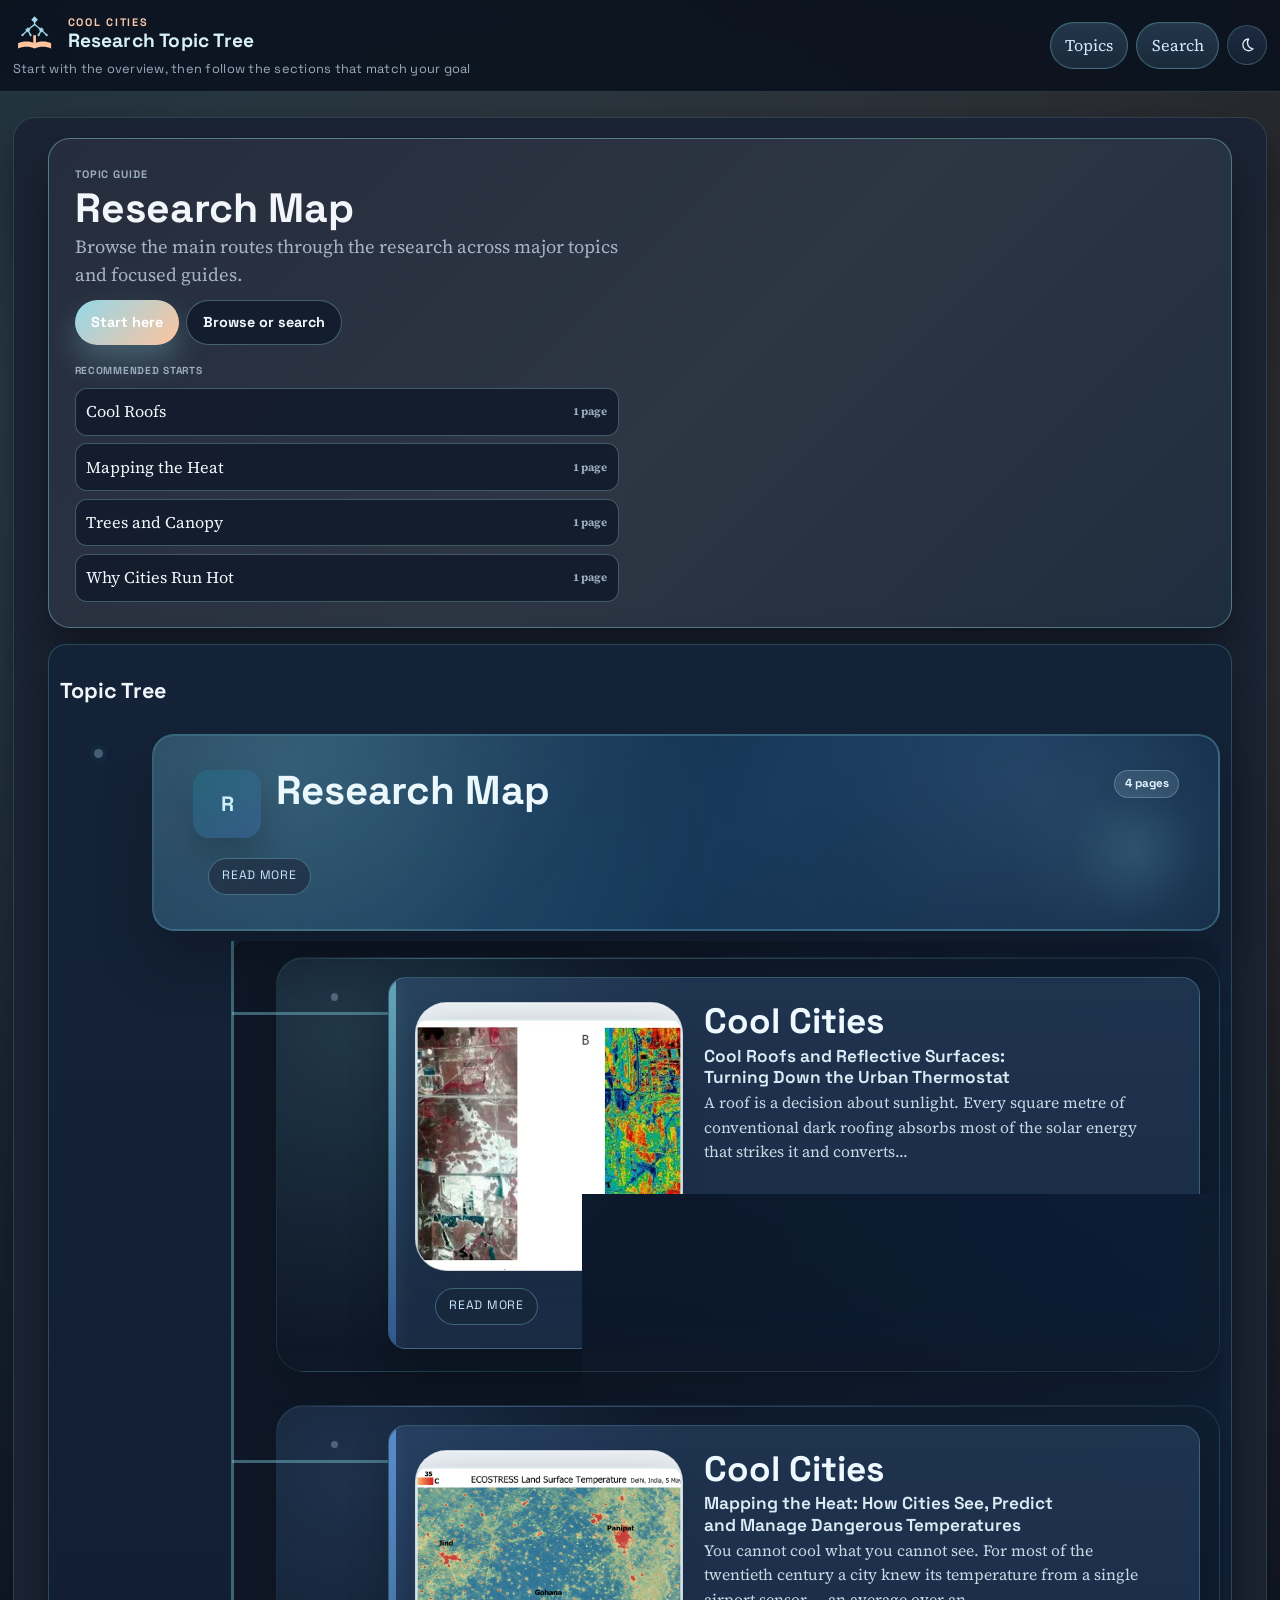
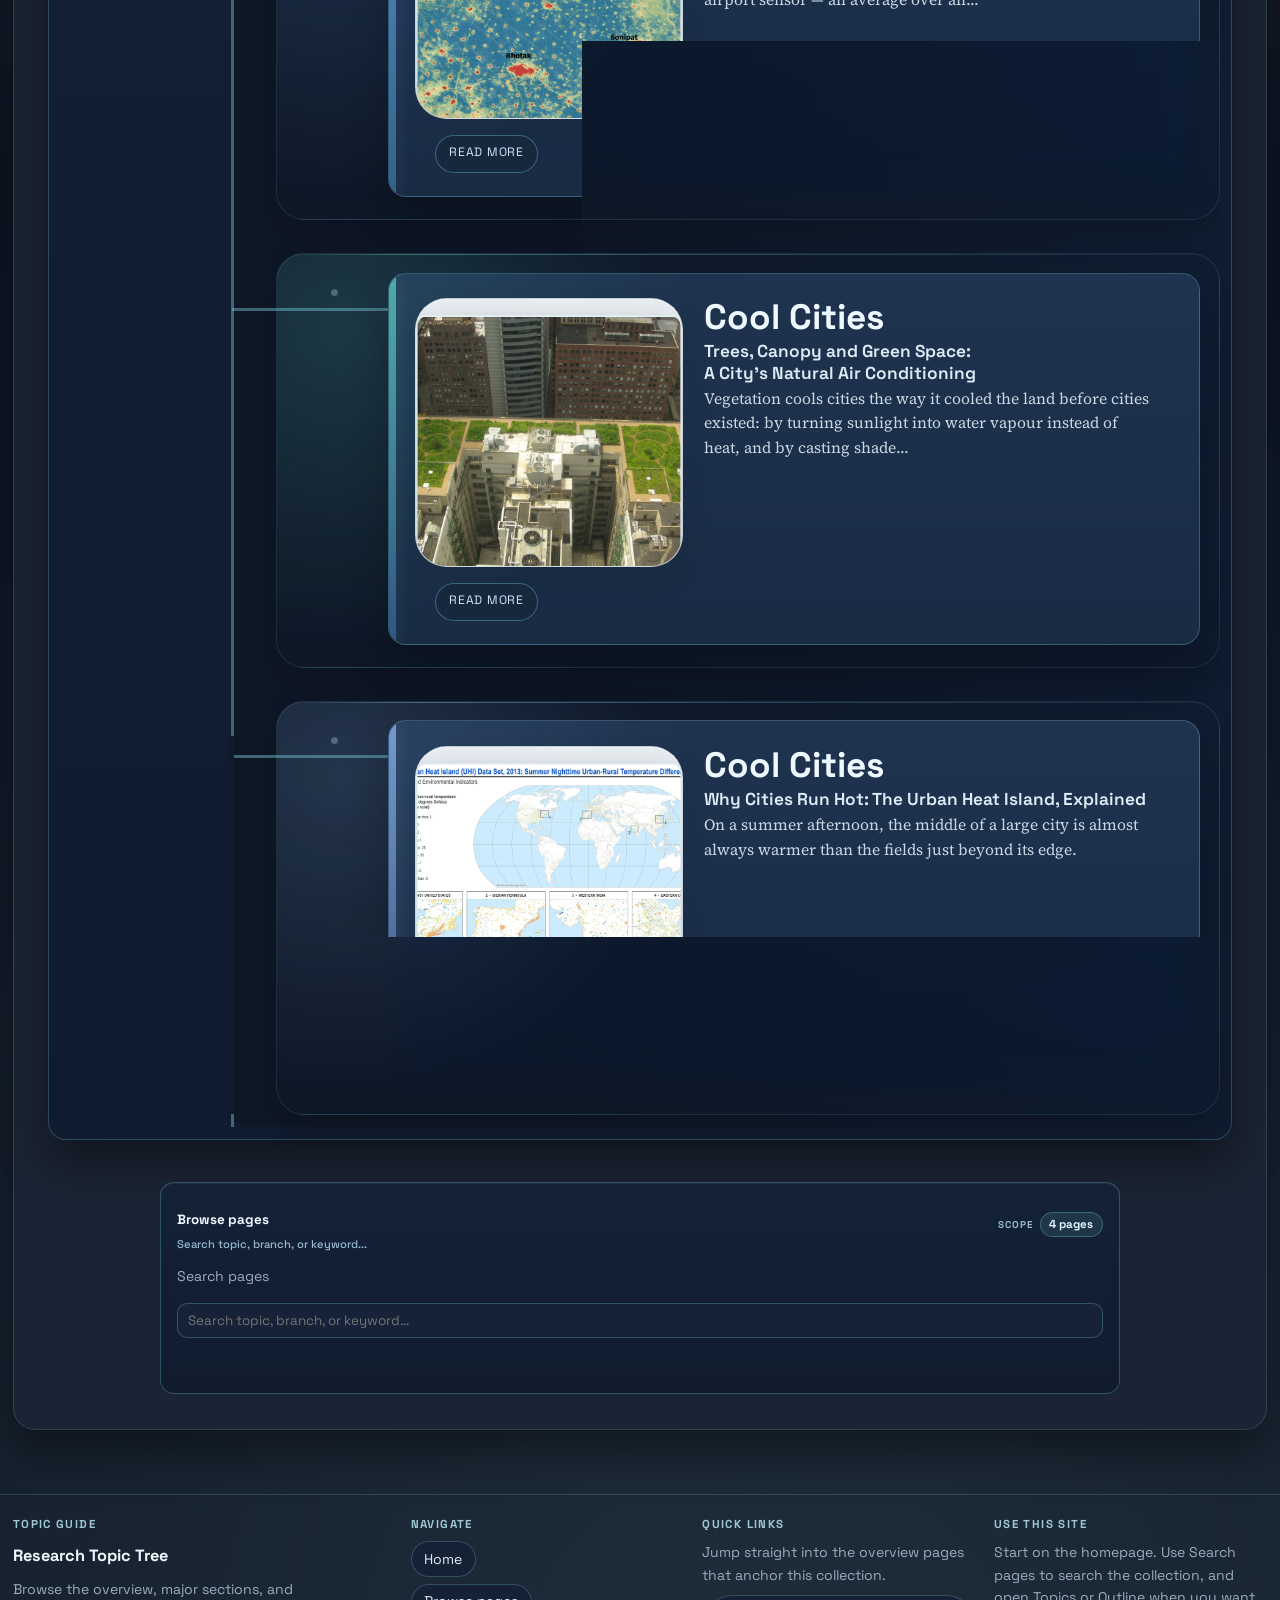
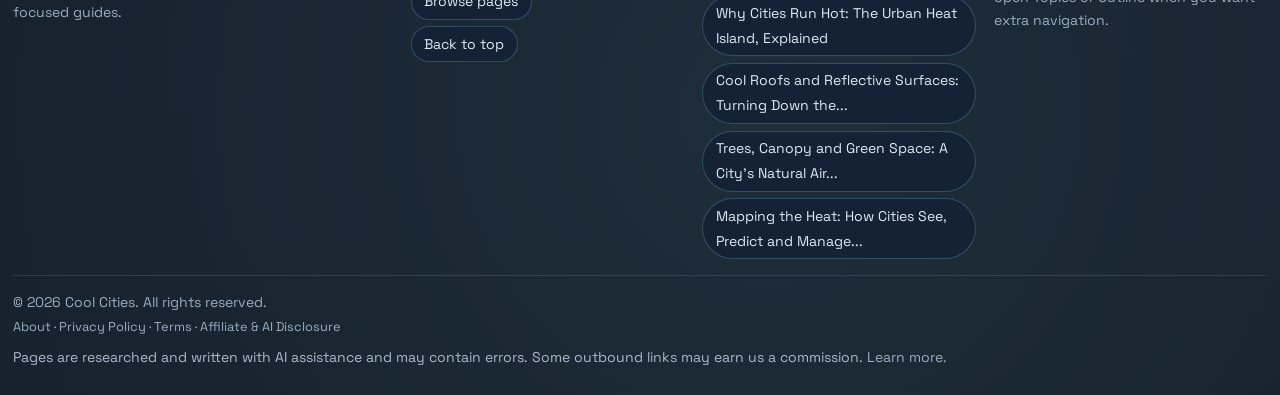
==== index.html @ 8f178a03 "Cool Cities — urban heat mitigation test site (Phoenix C2, workflow _WORKFLOW_2026-10-27_233000)" ====
<!DOCTYPE html>
<html lang="en" dir="ltr" data-theme="light" data-visual-profile="editorial" data-layout-archetype="magazine" data-visual-motif="horizon" data-visual-palette="forge-slate" data-ui-priority="home-first" data-home-layout-mode="vertical" data-auto-home-layout-mode="catalog" data-hierarchy-viz-mode="tree-diagram" data-appearance-enabled="true" data-appearance-default-open="false" data-appearance-toast-ms="5000" data-appearance-text-default="standard" data-appearance-width-default="standard" data-appearance-color-default="dark" data-mobile-layout="article-first" data-mobile-sidebar="collapsible" data-mobile-sidebar-default="closed" data-endnotes-mode="collapsed" data-endnotes-collapse-threshold="4" data-endnotes-initial-visible="3" data-endnotes-show-accessed="false">
  <head>
  <meta charset="utf-8">
  <meta name="viewport" content="width=device-width, initial-scale=1">
  <meta name="color-scheme" content="light dark">
  <meta name="referrer" content="strict-origin-when-cross-origin">
  

  
  <title>Cool Cities | Research Topic Tree</title>
  <!-- Begin Jekyll SEO tag v2.8.0 -->
<meta name="generator" content="Jekyll v4.4.1" />
<meta property="og:title" content="Research Topic Tree" />
<meta property="og:locale" content="en" />
<meta name="description" content="Practical guides organized for fast browsing and comparison." />
<meta property="og:description" content="Practical guides organized for fast browsing and comparison." />
<link rel="canonical" href="/" />
<meta property="og:url" content="/" />
<meta property="og:site_name" content="Research Topic Tree" />
<meta property="og:image" content="/assets/images/Cool_roofs_reflect_2b8e51-photo1-social-f9b2339472.jpg" />
<meta property="og:type" content="website" />
<meta name="twitter:card" content="summary_large_image" />
<meta property="twitter:image" content="/assets/images/Cool_roofs_reflect_2b8e51-photo1-social-f9b2339472.jpg" />
<meta property="twitter:title" content="Research Topic Tree" />
<meta name="google-site-verification" content="" />
<script type="application/ld+json">
{"@context":"https://schema.org","@type":"WebSite","dateModified":"2026-10-28T00:27:55+00:00","description":"Practical guides organized for fast browsing and comparison.","headline":"Research Topic Tree","image":"/assets/images/Cool_roofs_reflect_2b8e51-photo1-social-f9b2339472.jpg","name":"Research Topic Tree","url":"/"}</script>
<!-- End Jekyll SEO tag -->

  
  
  
  <meta property="og:image:width" content="1200">
  <meta property="og:image:height" content="630">
  <meta property="og:image:alt" content="Research Topic Tree">
  <meta name="twitter:image:alt" content="Research Topic Tree">
  
  <script>
    (function () {
      var root = document.documentElement;
      if (!root) {
        return;
      }

      var mode = String(root.getAttribute("data-appearance-color-default") || "automatic").trim().toLowerCase();
      if (mode !== "automatic" && mode !== "light" && mode !== "dark") {
        mode = "automatic";
      }

      try {
        var storedMode = window.localStorage.getItem("phoenix-color-mode");
        if (!storedMode) {
          var legacyTheme = window.localStorage.getItem("phoenix-theme");
          if (legacyTheme === "light" || legacyTheme === "dark") {
            storedMode = legacyTheme;
          }
        }
        if (storedMode) {
          var normalizedStoredMode = String(storedMode).trim().toLowerCase();
          if (normalizedStoredMode === "automatic" || normalizedStoredMode === "light" || normalizedStoredMode === "dark") {
            mode = normalizedStoredMode;
          }
        }
      } catch (err) {
        // Ignore storage read failures.
      }

      var prefersDark = false;
      try {
        prefersDark = Boolean(window.matchMedia && window.matchMedia("(prefers-color-scheme: dark)").matches);
      } catch (err) {
        // Ignore matchMedia failures.
      }

      var resolvedTheme = mode === "automatic" ? (prefersDark ? "dark" : "light") : mode;
      root.setAttribute("data-color-mode", mode);
      root.setAttribute("data-theme", resolvedTheme === "dark" ? "dark" : "light");
    })();
  </script>

  <link rel="icon" type="image/svg+xml" href="/favicon.svg">
  <link rel="alternate icon" href="/favicon.svg">
  
  <link rel="alternate" type="application/atom+xml" title="Research Topic Tree" href="/feed.xml">
  
  <link rel="preconnect" href="https://fonts.googleapis.com">
  <link rel="preconnect" href="https://fonts.gstatic.com" crossorigin>
  <link href="https://fonts.googleapis.com/css2?family=Space+Grotesk:wght@400;500;700&family=Source+Serif+4:opsz,wght@8..60,400;8..60,600&display=swap" rel="stylesheet">
  <script src="/assets/js/theme-toggle.js?v=build-1793147275"></script>
  <script src="/assets/js/page-enhancements.js?v=build-1793147275" defer></script>
  
  <script src="/assets/js/page-home.js?v=build-1793147275" defer></script>
  
  
  <script src="/assets/js/page-hierarchy.js?v=build-1793147275" defer></script>
  
  
  
  <link rel="stylesheet" href="/assets/css/main.css?v=build-1793147275">
  

  <script src="/assets/js/consent-embed.js" defer></script>
  <script>
    window.dataLayer = window.dataLayer || [];
    function gtag() {dataLayer.push(arguments);}
    gtag("consent", "default", {
      "ad_storage": "denied",
      "ad_user_data": "denied",
      "ad_personalization": "denied",
      "analytics_storage": "denied",
      "wait_for_update": 500,
      "region": ["AT", "BE", "BG", "HR", "CY", "CZ", "DK", "EE", "FI", "FR", "DE", "GR", "HU", "IE", "IT", "LV", "LT", "LU", "MT", "NL", "PL", "PT", "RO", "SK", "SI", "ES", "SE", "IS", "LI", "NO", "GB", "CH"]
    
    });
  </script>
  <script async src="https://www.googletagmanager.com/gtag/js?id=G-67VRCP5C49"></script>
  <script>
    window.dataLayer = window.dataLayer || [];
    function gtag() {dataLayer.push(arguments);}
    gtag("js", new Date());
    gtag("config", "G-67VRCP5C49");
  </script>
  <script>
    (function () {
      document.addEventListener("click", function (event) {
        var target = event.target;
        var link = target && target.closest ? target.closest("a[href]") : null;
        if (!link) return;
        var href = link.getAttribute("href") || "";
        if (!/^https?:/i.test(href)) return;
        if (window.location && link.hostname === window.location.hostname) return;
        gtag("event", "outbound_click", {
          link_url: href,
          link_domain: link.hostname,
          link_classes: link.className || ""
        });
      });
    })();
  </script>

</head>

  
  
  
  
  
  
  <body id="top" class="profile-editorial layout-magazine motif-horizon page-home" data-site-baseurl="" data-ui-bundle-version="build-1793147275" data-ui-contents="Contents" data-ui-website-contents="All pages" data-ui-search="Search" data-ui-search-panel-title="Search" data-ui-open-search="Open search" data-ui-close-search="Close search" data-ui-search-all-pages="Search all pages" data-ui-search-this-page="Search this page" data-ui-search-site-placeholder="Search title, summary, or page text..." data-ui-search-empty-hint="Type to search every page on this site." data-ui-search-this-page-empty-hint="Type to search this page." data-ui-no-search-results="No pages match this search." data-ui-no-search-this-page-results="No sections on this page match this search." data-ui-search-results-count-template="{count} results" data-ui-search-kind-page-title="Page title" data-ui-search-kind-page-summary="Summary of page" data-ui-search-kind-page-location="Page location" data-ui-search-kind-section-title="Section title" data-ui-search-kind-relevant-snippet="Relevant snippet" data-ui-open-contents="Open contents" data-ui-close-contents="Close contents" data-ui-overview="Overview" data-ui-cluster-focus-path="Cluster focus path" data-ui-active-branch="Active branch" data-ui-preview-branch="Preview branch" data-ui-hover-preview="Hover preview" data-ui-selected-branch="Selected branch" data-ui-pinned-branch="Pinned branch" data-ui-previewing-focus-selected-template="Previewing {focus} while {selected} stays selected." data-ui-vertical-selected-branch-hint="Tap another branch to switch the selection, or open a page from this branch." data-ui-horizontal-pinned-branch-hint="Click another branch to pin it, or hover to preview without leaving this branch." data-ui-vertical-branch-card-hint="Tap a branch card to open its subtopics here." data-ui-horizontal-branch-card-hint="Hover to preview a branch, then click to pin it in place." data-ui-pin-branch="Pin Branch" data-ui-back-to-pinned="Back to Pinned" data-ui-back-to-overview="Back to Overview" data-ui-share-opened="Share dialog opened" data-ui-share-unavailable="Sharing unavailable; link copied" data-ui-social-image-downloaded="Image download started" data-ui-link-copied="Link copied" data-ui-citation-copied="Citation copied" data-ui-copy-failed="Copy failed" data-ui-topic-tree-navigation="Topic tree navigation" data-ui-open-report="Read more" data-ui-expand-section="Expand section" data-ui-collapse-section="Collapse section">
    <a class="skip-link" href="#main-content">Skip to content</a>
    <header class="site-header">
  
  
  
  
  
  
  
  <div class="container header-inner">
    <div class="brand-block">
      <a class="site-title" href="/">
        <span class="brand-lockup">
          <span class="brand-mark" aria-hidden="true">
            <svg viewBox="0 0 128 128" fill="none" xmlns="http://www.w3.org/2000/svg">
              <g stroke="currentColor" stroke-width="4" stroke-linecap="square" stroke-linejoin="miter">
                <path d="M64 20V34"/>
                <path d="M64 34L44 50"/>
                <path d="M64 34L84 50"/>
                <path d="M44 50L28 66"/>
                <path d="M44 50L52 66"/>
                <path d="M84 50L76 66"/>
                <path d="M84 50L100 66"/>
              </g>
              <rect x="60" y="66" width="8" height="24" fill="var(--accent)"/>
              <path d="M64 90C50.8 82.8 27.9 82.8 15 90V105C29.4 98.6 50.3 98.6 64 105C77.7 98.6 98.6 98.6 113 105V90C100.1 82.8 77.2 82.8 64 90Z" fill="var(--accent)"/>
              <rect x="62" y="93" width="4" height="8" fill="currentColor" opacity="0.2"/>
              <path d="M64 10L74 20L64 30L54 20L64 10Z" fill="currentColor"/>
              <path d="M44 42L52 50L44 58L36 50L44 42Z" fill="currentColor" opacity="0.88"/>
              <path d="M84 42L92 50L84 58L76 50L84 42Z" fill="currentColor" opacity="0.88"/>
              <path d="M28 60L33 65L28 70L23 65L28 60Z" fill="currentColor" opacity="0.54"/>
              <path d="M52 60L57 65L52 70L47 65L52 60Z" fill="currentColor" opacity="0.54"/>
              <path d="M76 60L81 65L76 70L71 65L76 60Z" fill="currentColor" opacity="0.54"/>
              <path d="M100 60L105 65L100 70L95 65L100 60Z" fill="currentColor" opacity="0.54"/>
            </svg>
          </span>
          <span class="brand-copy">
            <span class="brand-name">Cool Cities</span>
            <span class="site-title-full">Research Topic Tree</span>
            <span class="site-title-short">Research Topic Tree</span>
          </span>
        </span>
      </a>
      <p class="site-tagline">Start with the overview, then follow the sections that match your goal</p>
    </div>
    <nav class="site-nav" aria-label="Primary">
      
      
      
      
      <details class="topics-menu">
        <summary class="nav-pill nav-pill-button">Topics</summary>
        <div class="topics-menu-panel">
          <div class="topics-menu-list">
            








<nav class="sidebar-nav" aria-label="Topic tree navigation" data-sidebar-nav>

  <ul class="sidebar-list" data-sidebar-level="1">
    
    
    
    
    
    
    
    
    
    <li class="sidebar-item" data-sidebar-level="1">
      
      <a class="sidebar-link" href="/why-cities-run-hot/" title="Why Cities Run Hot: The Urban Heat Island, Explained" aria-label="Read more: Why Cities Run Hot: The Urban Heat Island, Explained" data-sidebar-search="cool cities why cities run hot: the urban heat island, explained">Cool Cities</a>
      
    </li>
    
    
    
    
    
    
    
    
    <li class="sidebar-item" data-sidebar-level="1">
      
      <a class="sidebar-link" href="/cool-roofs-and-reflective-surfaces/" title="Cool Roofs and Reflective Surfaces: Turning Down the Urban Thermostat" aria-label="Read more: Cool Roofs and Reflective Surfaces: Turning Down the Urban Thermostat" data-sidebar-search="cool cities cool roofs and reflective surfaces: turning down the urban thermostat">Cool Cities</a>
      
    </li>
    
    
    
    
    
    
    
    
    <li class="sidebar-item" data-sidebar-level="1">
      
      <a class="sidebar-link" href="/trees-and-canopy/" title="Trees, Canopy and Green Space: A City&#39;s Natural Air Conditioning" aria-label="Read more: Trees, Canopy and Green Space: A City&#39;s Natural Air Conditioning" data-sidebar-search="cool cities trees, canopy and green space: a city's natural air conditioning">Cool Cities</a>
      
    </li>
    
    
    
    
    
    
    
    
    <li class="sidebar-item" data-sidebar-level="1">
      
      <a class="sidebar-link" href="/mapping-the-heat/" title="Mapping the Heat: How Cities See, Predict and Manage Dangerous Temperatures" aria-label="Read more: Mapping the Heat: How Cities See, Predict and Manage Dangerous Temperatures" data-sidebar-search="cool cities mapping the heat: how cities see, predict and manage dangerous temperatures">Cool Cities</a>
      
    </li>
    
  </ul>

</nav>




            <div class="sidebar-tree-actions">
              <button class="sidebar-tree-btn" type="button" data-sidebar-expand-all>Expand all</button>
              <button class="sidebar-tree-btn" type="button" data-sidebar-collapse-all>Collapse all</button>
            </div>
            <a class="topics-menu-link topics-menu-link-browse" href="/#browse-reports">Browse pages</a>
          </div>
        </div>
      </details>
      
      
      
      
      
      <button class="nav-pill nav-pill-button site-search-nav-button" type="button" data-site-search-open aria-haspopup="dialog" aria-expanded="false">Search</button>
      
      <button class="theme-toggle" type="button" data-theme-toggle aria-label="Switch theme" title="Switch theme">
        <svg class="icon icon-sun" viewBox="0 0 24 24" aria-hidden="true" focusable="false">
          <circle cx="12" cy="12" r="4"></circle>
          <line x1="12" y1="2.5" x2="12" y2="5.5"></line>
          <line x1="12" y1="18.5" x2="12" y2="21.5"></line>
          <line x1="2.5" y1="12" x2="5.5" y2="12"></line>
          <line x1="18.5" y1="12" x2="21.5" y2="12"></line>
          <line x1="5.3" y1="5.3" x2="7.4" y2="7.4"></line>
          <line x1="16.6" y1="16.6" x2="18.7" y2="18.7"></line>
          <line x1="5.3" y1="18.7" x2="7.4" y2="16.6"></line>
          <line x1="16.6" y1="7.4" x2="18.7" y2="5.3"></line>
        </svg>
        <svg class="icon icon-moon" viewBox="0 0 24 24" aria-hidden="true" focusable="false">
          <path d="M14.5 3a8.8 8.8 0 1 0 6.5 14.7 9.2 9.2 0 0 1-6.5-14.7z"></path>
        </svg>
      </button>
      <div class="sidebar-dock sidebar-dock-left" data-sidebar-dock="left" hidden>
        <button class="sidebar-dock-toggle" type="button" data-sidebar-dock-toggle="left" aria-expanded="false" aria-label="Restore page outline" title="Restore page outline">
          <svg viewBox="0 0 24 24" aria-hidden="true" focusable="false">
            <line x1="4" y1="6" x2="20" y2="6"></line>
            <circle cx="9" cy="6" r="1.8"></circle>
            <line x1="4" y1="12" x2="20" y2="12"></line>
            <circle cx="15" cy="12" r="1.8"></circle>
            <line x1="4" y1="18" x2="20" y2="18"></line>
            <circle cx="11" cy="18" r="1.8"></circle>
          </svg>
        </button>
        <div class="sidebar-dock-menu" data-sidebar-dock-menu="left" hidden>
          <p class="sidebar-dock-title">Page outline</p>
          <button class="sidebar-dock-action" type="button" data-sidebar-restore="left">Restore page outline</button>
        </div>
        <div class="sidebar-dock-toast" data-sidebar-dock-toast="left" hidden>The page outline has moved here.</div>
      </div>
      <div class="sidebar-dock sidebar-dock-right" data-sidebar-dock="right" hidden>
        <button class="sidebar-dock-toggle" type="button" data-sidebar-dock-toggle="right" aria-expanded="false" aria-label="Restore contents" title="Restore contents">
          <svg viewBox="0 0 24 24" aria-hidden="true" focusable="false">
            <line x1="6.5" y1="6.2" x2="19.5" y2="6.2"></line>
            <line x1="6.5" y1="12" x2="19.5" y2="12"></line>
            <line x1="6.5" y1="17.8" x2="19.5" y2="17.8"></line>
            <circle cx="3.4" cy="6.2" r="1"></circle>
            <circle cx="3.4" cy="12" r="1"></circle>
            <circle cx="3.4" cy="17.8" r="1"></circle>
          </svg>
        </button>
        <div class="sidebar-dock-menu" data-sidebar-dock-menu="right" hidden>
          <p class="sidebar-dock-title">All pages</p>
          <button class="sidebar-dock-action" type="button" data-sidebar-restore="right">Restore contents</button>
        </div>
        <div class="sidebar-dock-toast" data-sidebar-dock-toast="right" hidden>The contents panel has moved here.</div>
      </div>
    </nav>
  </div>
</header>

    <main class="page-content" id="main-content" aria-label="Content" tabindex="-1">
      <div class="container">
        <div class="layout-grid">
          
          <section class="main-content">
            
            <article class="article-body"><section class="home-structure-intro home-structure-intro--public-compact home-structure-intro--branch-index" data-home-public-intro="">
  <div class="home-structure-intro-copy">
    <p class="home-structure-intro-kicker">Topic guide</p>
    <h1 class="home-structure-intro-title">Research Map</h1>
    <p class="home-structure-intro-summary">Browse the main routes through the research across major topics and focused guides.</p>
    <div class="home-structure-actions" aria-label="Homepage starting points">
      <a class="home-structure-action home-structure-action-primary" href="/cool-roofs-and-reflective-surfaces/">Start here</a>
      <a class="home-structure-action home-structure-action-secondary" href="#browse-reports">Browse or search</a>
    </div>
  </div>
  <nav class="home-structure-start-links" aria-label="Recommended starts">
    <span class="home-structure-start-label">Recommended starts</span>
    <a class="home-structure-start-link" href="/cool-roofs-and-reflective-surfaces/"><span>Cool Roofs</span><small>1 page</small></a>
    <a class="home-structure-start-link" href="/mapping-the-heat/"><span>Mapping the Heat</span><small>1 page</small></a>
    <a class="home-structure-start-link" href="/trees-and-canopy/"><span>Trees and Canopy</span><small>1 page</small></a>
    <a class="home-structure-start-link" href="/why-cities-run-hot/"><span>Why Cities Run Hot</span><small>1 page</small></a>
  </nav>
</section>

<section class="home-adaptive-home home-adaptive-home--branch-index" data-home-archetype="branch-index" data-home-level-1-count="4" data-home-level-1-tier="balanced" data-home-top-child-tier="solo" data-home-max-breadth="4" data-home-max-depth="0">
  <section id="home-full-index" class="home-mode-panel is-active home-adaptive-secondary" data-home-mode-panel="vertical" data-home-mode-label="Topic view" aria-labelledby="home-vertical-heading">
    <section id="home-vertical-view" class="home-hierarchy-band home-vertical-shell" data-home-vertical-map="" aria-labelledby="home-vertical-heading" data-home-vertical-l1-count="4" data-home-vertical-top-count="1">
      <div class="home-hierarchy-band-head">
        <h2 class="home-band-heading" id="home-vertical-heading">Topic Tree</h2>
      </div>
      <div class="home-vertical-tree" data-home-vertical-tree="">
    <div class="home-vertical-node is-collapsed" data-depth="2" data-level="1" data-node-id="node-cool-roofs-reflect-2b8e51" data-semantic-level="l1">
  <div class="home-vertical-node-row">
    <span class="home-vertical-toggle-spacer" aria-hidden="true"></span>
    <div class="home-vertical-card home-vertical-bubble ct-node ct-node-xl" data-depth="2" data-level="1" data-node-id="node-cool-roofs-reflect-2b8e51" data-node-kind="branch" data-semantic-level="l1">
      <a class="ct-node-link home-vertical-primary-link" href="/cool-roofs-and-reflective-surfaces/" title="Cool Roofs and Reflective Surfaces: Turning Down the Urban Thermostat" aria-label="Open page: Cool Roofs and Reflective Surfaces: Turning Down the Urban Thermostat">
        <div class="ct-node-thumb">
          <img src="/assets/images/Cool_roofs_reflect_2b8e51-photo1.webp" alt="" loading="lazy" decoding="async" fetchpriority="low" />
        </div>
        <span class="ct-node-content">
          <span class="ct-node-label">Cool Cities</span>
          <span class="ct-node-title-full">Cool Roofs and Reflective Surfaces: Turning Down the Urban Thermostat</span>
          <span class="ct-node-summary">A roof is a decision about sunlight. Every square metre of conventional dark roofing absorbs most of the solar energy that strikes it and converts...</span>
        </span>
      </a>
      <div class="home-vertical-card-actions">
        <a class="topic-card-link home-vertical-read-more" href="/cool-roofs-and-reflective-surfaces/" title="Cool Roofs and Reflective Surfaces: Turning Down the Urban Thermostat" aria-label="Read more about Cool Roofs and Reflective Surfaces: Turning Down the Urban Thermostat">Read more</a>
      </div>
    </div>
  </div>
</div>
<div class="home-vertical-node is-collapsed" data-depth="2" data-level="1" data-node-id="node-mapping-city-hea-4c2e77" data-semantic-level="l1">
  <div class="home-vertical-node-row">
    <span class="home-vertical-toggle-spacer" aria-hidden="true"></span>
    <div class="home-vertical-card home-vertical-bubble ct-node ct-node-xl" data-depth="2" data-level="1" data-node-id="node-mapping-city-hea-4c2e77" data-node-kind="branch" data-semantic-level="l1">
      <a class="ct-node-link home-vertical-primary-link" href="/mapping-the-heat/" title="Mapping the Heat: How Cities See, Predict and Manage Dangerous Temperatures" aria-label="Open page: Mapping the Heat: How Cities See, Predict and Manage Dangerous Temperatures">
        <div class="ct-node-thumb">
          <img src="/assets/images/Mapping_city_hea_4c2e77-photo1.webp" alt="" loading="lazy" decoding="async" fetchpriority="low" />
        </div>
        <span class="ct-node-content">
          <span class="ct-node-label">Cool Cities</span>
          <span class="ct-node-title-full">Mapping the Heat: How Cities See, Predict and Manage Dangerous Temperatures</span>
          <span class="ct-node-summary">You cannot cool what you cannot see. For most of the twentieth century a city knew its temperature from a single airport sensor — an average over an...</span>
        </span>
      </a>
      <div class="home-vertical-card-actions">
        <a class="topic-card-link home-vertical-read-more" href="/mapping-the-heat/" title="Mapping the Heat: How Cities See, Predict and Manage Dangerous Temperatures" aria-label="Read more about Mapping the Heat: How Cities See, Predict and Manage Dangerous Temperatures">Read more</a>
      </div>
    </div>
  </div>
</div>
<div class="home-vertical-node is-collapsed" data-depth="2" data-level="1" data-node-id="node-trees-canopy-shad-3d9f62" data-semantic-level="l1">
  <div class="home-vertical-node-row">
    <span class="home-vertical-toggle-spacer" aria-hidden="true"></span>
    <div class="home-vertical-card home-vertical-bubble ct-node ct-node-xl" data-depth="2" data-level="1" data-node-id="node-trees-canopy-shad-3d9f62" data-node-kind="branch" data-semantic-level="l1">
      <a class="ct-node-link home-vertical-primary-link" href="/trees-and-canopy/" title="Trees, Canopy and Green Space: A City&#x27;s Natural Air Conditioning" aria-label="Open page: Trees, Canopy and Green Space: A City&#x27;s Natural Air Conditioning">
        <div class="ct-node-thumb">
          <img src="/assets/images/Trees_canopy_shad_3d9f62-photo1.webp" alt="" loading="lazy" decoding="async" fetchpriority="low" />
        </div>
        <span class="ct-node-content">
          <span class="ct-node-label">Cool Cities</span>
          <span class="ct-node-title-full">Trees, Canopy and Green Space: A City&#x27;s Natural Air Conditioning</span>
          <span class="ct-node-summary">Vegetation cools cities the way it cooled the land before cities existed: by turning sunlight into water vapour instead of heat, and by casting shade...</span>
        </span>
      </a>
      <div class="home-vertical-card-actions">
        <a class="topic-card-link home-vertical-read-more" href="/trees-and-canopy/" title="Trees, Canopy and Green Space: A City&#x27;s Natural Air Conditioning" aria-label="Read more about Trees, Canopy and Green Space: A City&#x27;s Natural Air Conditioning">Read more</a>
      </div>
    </div>
  </div>
</div>
<div class="home-vertical-node is-collapsed" data-depth="2" data-level="1" data-node-id="node-urban-heat-islands-1f6a3c" data-semantic-level="l1">
  <div class="home-vertical-node-row">
    <span class="home-vertical-toggle-spacer" aria-hidden="true"></span>
    <div class="home-vertical-card home-vertical-bubble ct-node ct-node-xl" data-depth="2" data-level="1" data-node-id="node-urban-heat-islands-1f6a3c" data-node-kind="branch" data-semantic-level="l1">
      <a class="ct-node-link home-vertical-primary-link" href="/why-cities-run-hot/" title="Why Cities Run Hot: The Urban Heat Island, Explained" aria-label="Open page: Why Cities Run Hot: The Urban Heat Island, Explained">
        <div class="ct-node-thumb">
          <img src="/assets/images/Urban_heat_islands_1f6a3c-photo1.webp" alt="" loading="lazy" decoding="async" fetchpriority="low" />
        </div>
        <span class="ct-node-content">
          <span class="ct-node-label">Cool Cities</span>
          <span class="ct-node-title-full">Why Cities Run Hot: The Urban Heat Island, Explained</span>
          <span class="ct-node-summary">On a summer afternoon, the middle of a large city is almost always warmer than the fields just beyond its edge.</span>
        </span>
      </a>
      <div class="home-vertical-card-actions">
        <a class="topic-card-link home-vertical-read-more" href="/why-cities-run-hot/" title="Why Cities Run Hot: The Urban Heat Island, Explained" aria-label="Read more about Why Cities Run Hot: The Urban Heat Island, Explained">Read more</a>
      </div>
    </div>
  </div>
</div>
      </div>
      <script type="application/json" data-home-vertical-data="">{"mode": "tree-diagram", "nodes": [{"id": "node-home-root", "kind": "root", "depth": 0, "level": 0, "basename": "", "label": "Research Map", "display_label": "Research Map", "full_label": "Research Map", "url": "/", "parent_id": "", "count": 4, "semantic_level": "root", "child_total": 4}, {"id": "node-cool-roofs-reflect-2b8e51", "kind": "branch", "depth": 1, "level": 1, "basename": "Cool_roofs_reflect_2b8e51", "label": "Cool Cities", "display_label": "Cool Cities", "full_label": "Cool Roofs and Reflective Surfaces: Turning Down the Urban Thermostat", "catchy_title": "Cool Roofs and Reflective Surfaces: Turning Down the Urban Thermostat", "url": "/cool-roofs-and-reflective-surfaces/", "parent_id": "node-home-root", "count": 1, "semantic_level": "l1", "child_total": 0, "level_label": "Topic", "summary": "A roof is a decision about sunlight. Every square metre of conventional dark roofing absorbs most of the solar energy that strikes it and converts...", "image": "/assets/images/Cool_roofs_reflect_2b8e51-photo1.webp"}, {"id": "node-mapping-city-hea-4c2e77", "kind": "branch", "depth": 1, "level": 1, "basename": "Mapping_city_hea_4c2e77", "label": "Cool Cities", "display_label": "Cool Cities", "full_label": "Mapping the Heat: How Cities See, Predict and Manage Dangerous Temperatures", "catchy_title": "Mapping the Heat: How Cities See, Predict and Manage Dangerous Temperatures", "url": "/mapping-the-heat/", "parent_id": "node-home-root", "count": 1, "semantic_level": "l1", "child_total": 0, "level_label": "Topic", "summary": "You cannot cool what you cannot see. For most of the twentieth century a city knew its temperature from a single airport sensor — an average over an...", "image": "/assets/images/Mapping_city_hea_4c2e77-photo1.webp"}, {"id": "node-trees-canopy-shad-3d9f62", "kind": "branch", "depth": 1, "level": 1, "basename": "Trees_canopy_shad_3d9f62", "label": "Cool Cities", "display_label": "Cool Cities", "full_label": "Trees, Canopy and Green Space: A City's Natural Air Conditioning", "catchy_title": "Trees, Canopy and Green Space: A City's Natural Air Conditioning", "url": "/trees-and-canopy/", "parent_id": "node-home-root", "count": 1, "semantic_level": "l1", "child_total": 0, "level_label": "Topic", "summary": "Vegetation cools cities the way it cooled the land before cities existed: by turning sunlight into water vapour instead of heat, and by casting shade...", "image": "/assets/images/Trees_canopy_shad_3d9f62-photo1.webp"}, {"id": "node-urban-heat-islands-1f6a3c", "kind": "branch", "depth": 1, "level": 1, "basename": "Urban_heat_islands_1f6a3c", "label": "Cool Cities", "display_label": "Cool Cities", "full_label": "Why Cities Run Hot: The Urban Heat Island, Explained", "catchy_title": "Why Cities Run Hot: The Urban Heat Island, Explained", "url": "/why-cities-run-hot/", "parent_id": "node-home-root", "count": 1, "semantic_level": "l1", "child_total": 0, "level_label": "Topic", "summary": "On a summer afternoon, the middle of a large city is almost always warmer than the fields just beyond its edge.", "image": "/assets/images/Urban_heat_islands_1f6a3c-photo1.webp"}]}</script>
    </section>
  </section>
  <div class="home-adaptive-utility home-adaptive-utility--full">
    <section id="browse-reports" class="home-mode-disclosure home-detailed-catalog home-browse-disclosure home-search-pages-box" data-home-detailed-catalog="" aria-labelledby="browse-reports-title">
      <div class="home-detailed-catalog-summary home-search-pages-header">
        <div class="home-mode-disclosure-copy">
          <h2 class="home-detailed-catalog-title home-mode-disclosure-title" id="browse-reports-title">Browse pages</h2>
          <span class="home-detailed-catalog-meta home-mode-disclosure-hint">Search topic, branch, or keyword...</span>
        </div>
        <span class="home-mode-disclosure-meta">
          <span class="home-mode-disclosure-current-label">Scope</span>
          <span class="home-mode-disclosure-current">4 pages</span>
        </span>
      </div>
      <div class="home-detailed-catalog-body">
        <div class="home-controls" role="search">
          <label class="home-filter-label" for="home-report-filter">Search pages</label>
          <div class="home-filter-row">
            <input id="home-report-filter" class="home-filter" type="search" placeholder="Search topic, branch, or keyword..." data-home-filter="" />
            <button class="home-filter-clear nav-pill nav-pill-button" type="button" data-home-filter-clear="" hidden="">Clear</button>
          </div>
          <p class="home-filter-status" data-home-filter-status="" aria-live="polite"></p>
          <div class="home-filter-results" data-home-filter-results="" hidden=""></div>
        </div>
      </div>
    </section>

  </div>
</section>


              
              


              
              
              


              
            </article>
            


            


            
            
            
            
            
            
            
            
            
          </section>
          
        </div>
      </div>
    </main>
    <footer class="site-footer">
  <div class="container footer-inner">
    <div class="footer-grid">
      <section class="footer-brand" aria-label="Site summary">
        <p class="footer-kicker">Topic guide</p>
        <p class="footer-title">Research Topic Tree</p>
        <p class="footer-note">Browse the overview, major sections, and focused guides.</p>
      </section>
      <nav class="footer-group" aria-label="Footer navigation">
        <p class="footer-heading">Navigate</p>
        <div class="footer-links">
          <a class="footer-link" href="/">Home</a>
          <a class="footer-link" href="/#browse-reports">Browse pages</a>
          <button class="footer-link footer-link-button" type="button" data-footer-back-to-top>Back to top</button>
        </div>
      </nav>
      <section class="footer-group" aria-label="Quick links">
        <p class="footer-heading">Quick links</p>
        <p class="footer-copy">Jump straight into the overview pages that anchor this collection.</p>
        <div class="footer-links">
      <a class="footer-link" href="/why-cities-run-hot/">Why Cities Run Hot: The Urban Heat Island, Explained</a>
      <a class="footer-link" href="/cool-roofs-and-reflective-surfaces/">Cool Roofs and Reflective Surfaces: Turning Down the...</a>
      <a class="footer-link" href="/trees-and-canopy/">Trees, Canopy and Green Space: A City&#x27;s Natural Air...</a>
      <a class="footer-link" href="/mapping-the-heat/">Mapping the Heat: How Cities See, Predict and Manage...</a>
        </div>
      </section>
      <section class="footer-group" aria-label="How to use this site">
        <p class="footer-heading">Use this site</p>
        <p class="footer-copy">Start on the homepage. Use Search pages to search the collection, and open Topics or Outline when you want extra navigation.</p>
      </section>
    </div>
    <div class="footer-meta">
      <div class="footer-meta-left">
        <p>&copy; 2026 Cool Cities. All rights reserved.</p>
        <p class="footer-meta-links">
          <a class="footer-meta-link" href="/about/">About</a> &middot;
          <a class="footer-meta-link" href="/privacy-policy/">Privacy Policy</a> &middot;
          <a class="footer-meta-link" href="/terms/">Terms</a> &middot;
          <a class="footer-meta-link" href="/disclosure/">Affiliate &amp; AI Disclosure</a>
        </p>
      </div>
      <p>Pages are researched and written with AI assistance and may contain errors. Some outbound links may earn us a commission. <a class="footer-meta-link" href="/disclosure/" aria-label="Learn more about our affiliate disclosure">Learn more.</a></p>
    </div>
  </div>
</footer>

  </body>
</html>
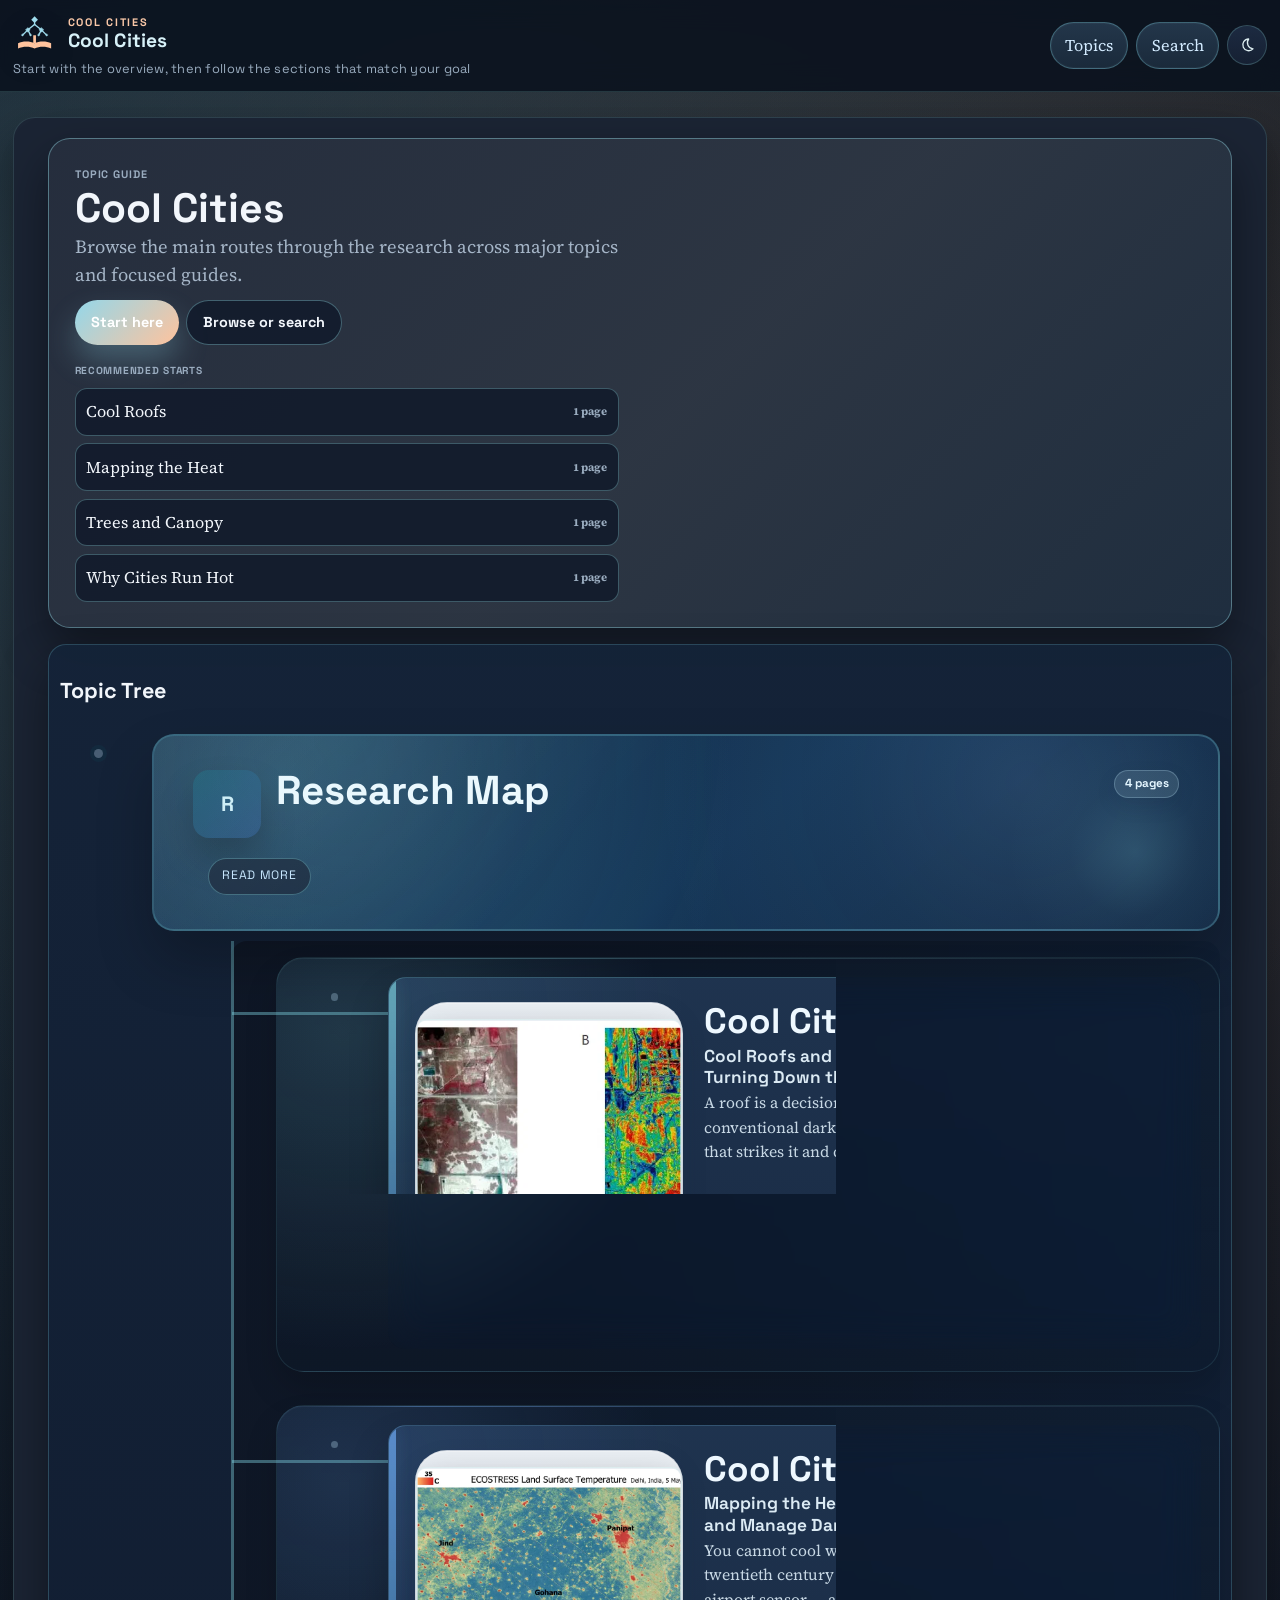
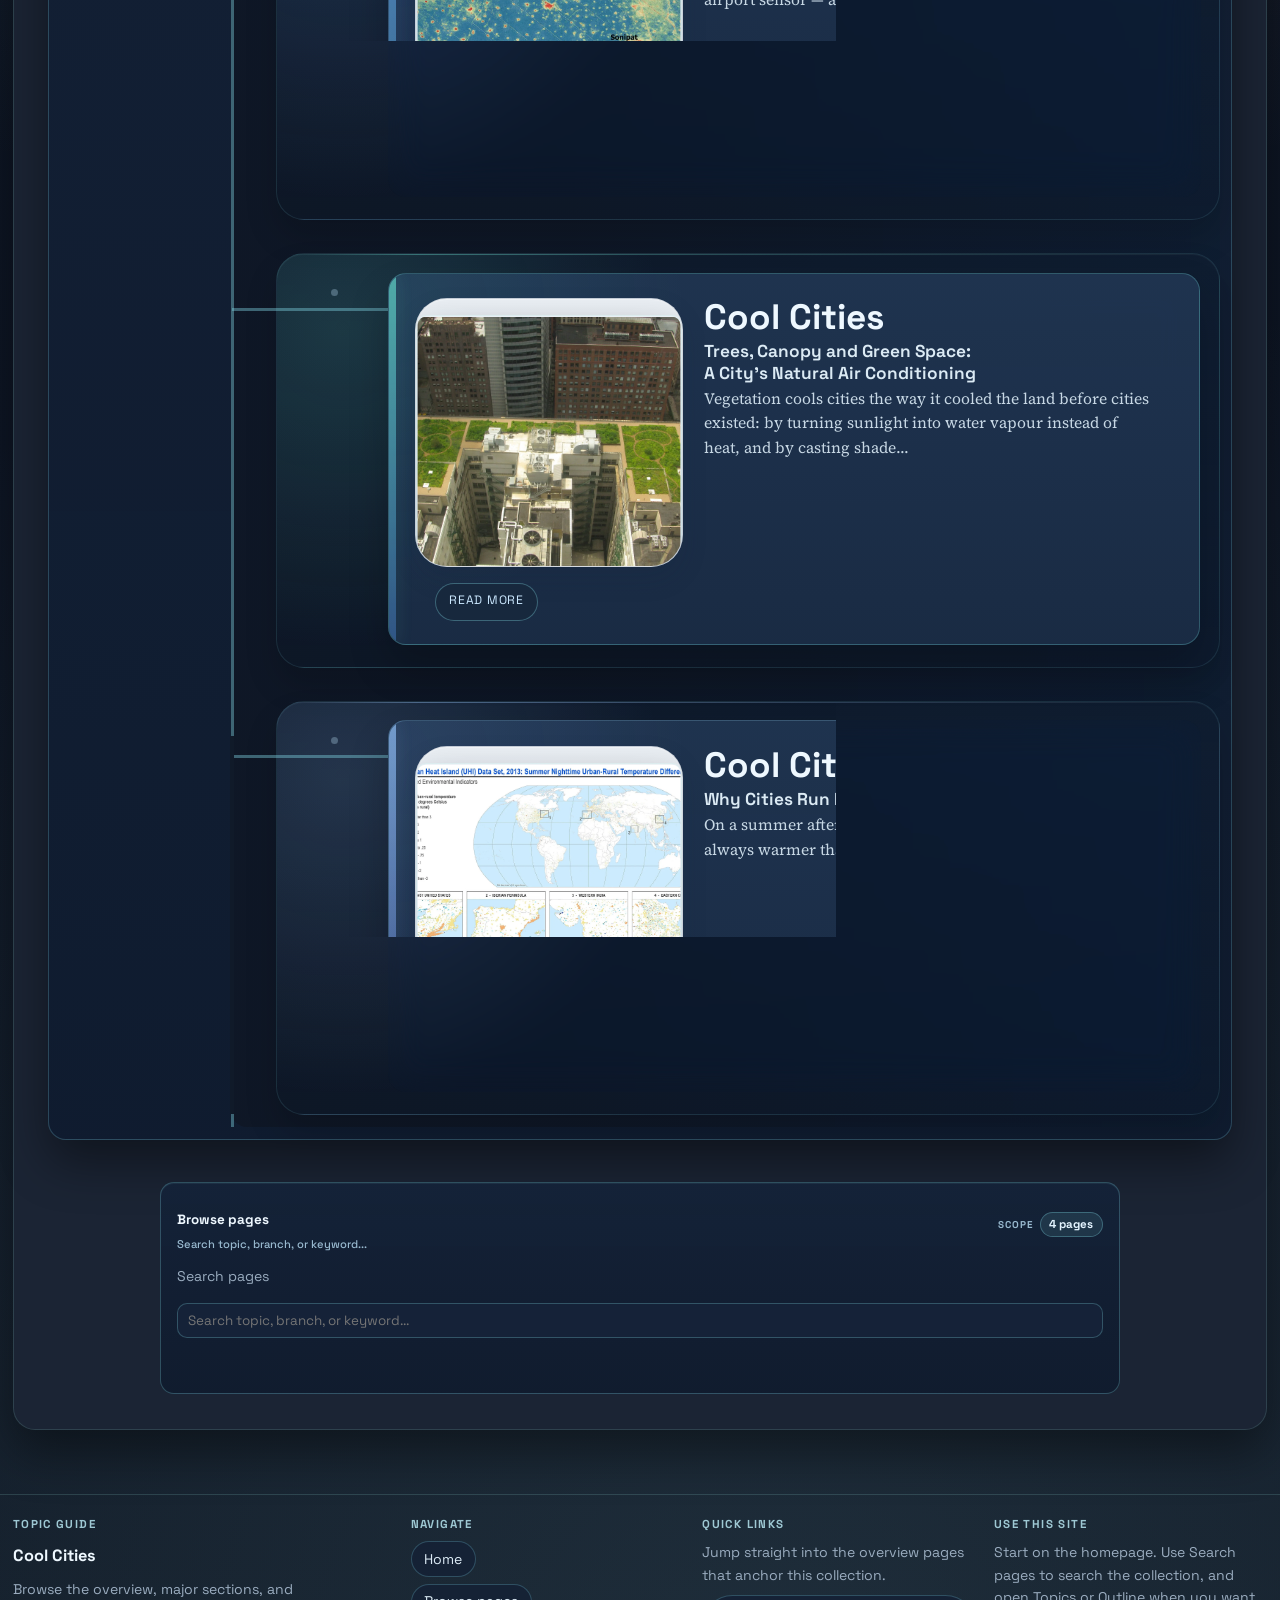
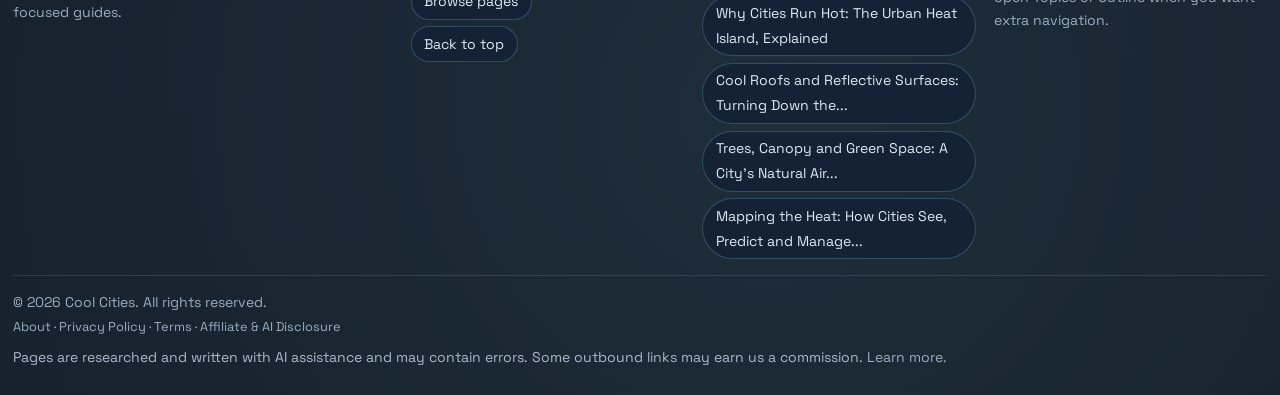
==== commit 076322b8: "Rebuild: brand honouring workflow-config brand_name (Cool Cities)" ====
--- a/index.html
+++ b/index.html
@@ -8,24 +8,24 @@
   
 
   
-  <title>Cool Cities | Research Topic Tree</title>
+  <title>Cool Cities | Cool Cities</title>
   <!-- Begin Jekyll SEO tag v2.8.0 -->
 <meta name="generator" content="Jekyll v4.4.1" />
-<meta property="og:title" content="Research Topic Tree" />
+<meta property="og:title" content="Cool Cities" />
 <meta property="og:locale" content="en" />
 <meta name="description" content="Practical guides organized for fast browsing and comparison." />
 <meta property="og:description" content="Practical guides organized for fast browsing and comparison." />
 <link rel="canonical" href="/" />
 <meta property="og:url" content="/" />
-<meta property="og:site_name" content="Research Topic Tree" />
+<meta property="og:site_name" content="Cool Cities" />
 <meta property="og:image" content="/assets/images/Cool_roofs_reflect_2b8e51-photo1-social-f9b2339472.jpg" />
 <meta property="og:type" content="website" />
 <meta name="twitter:card" content="summary_large_image" />
 <meta property="twitter:image" content="/assets/images/Cool_roofs_reflect_2b8e51-photo1-social-f9b2339472.jpg" />
-<meta property="twitter:title" content="Research Topic Tree" />
+<meta property="twitter:title" content="Cool Cities" />
 <meta name="google-site-verification" content="" />
 <script type="application/ld+json">
-{"@context":"https://schema.org","@type":"WebSite","dateModified":"2026-10-28T00:27:55+00:00","description":"Practical guides organized for fast browsing and comparison.","headline":"Research Topic Tree","image":"/assets/images/Cool_roofs_reflect_2b8e51-photo1-social-f9b2339472.jpg","name":"Research Topic Tree","url":"/"}</script>
+{"@context":"https://schema.org","@type":"WebSite","dateModified":"2026-10-28T01:07:33+00:00","description":"Practical guides organized for fast browsing and comparison.","headline":"Cool Cities","image":"/assets/images/Cool_roofs_reflect_2b8e51-photo1-social-f9b2339472.jpg","name":"Cool Cities","url":"/"}</script>
 <!-- End Jekyll SEO tag -->
 
   
@@ -33,8 +33,8 @@
   
   <meta property="og:image:width" content="1200">
   <meta property="og:image:height" content="630">
-  <meta property="og:image:alt" content="Research Topic Tree">
-  <meta name="twitter:image:alt" content="Research Topic Tree">
+  <meta property="og:image:alt" content="Cool Cities">
+  <meta name="twitter:image:alt" content="Cool Cities">
   
   <script>
     (function () {
@@ -82,22 +82,22 @@
   <link rel="icon" type="image/svg+xml" href="/favicon.svg">
   <link rel="alternate icon" href="/favicon.svg">
   
-  <link rel="alternate" type="application/atom+xml" title="Research Topic Tree" href="/feed.xml">
+  <link rel="alternate" type="application/atom+xml" title="Cool Cities" href="/feed.xml">
   
   <link rel="preconnect" href="https://fonts.googleapis.com">
   <link rel="preconnect" href="https://fonts.gstatic.com" crossorigin>
   <link href="https://fonts.googleapis.com/css2?family=Space+Grotesk:wght@400;500;700&family=Source+Serif+4:opsz,wght@8..60,400;8..60,600&display=swap" rel="stylesheet">
-  <script src="/assets/js/theme-toggle.js?v=build-1793147275"></script>
-  <script src="/assets/js/page-enhancements.js?v=build-1793147275" defer></script>
-  
-  <script src="/assets/js/page-home.js?v=build-1793147275" defer></script>
-  
-  
-  <script src="/assets/js/page-hierarchy.js?v=build-1793147275" defer></script>
-  
-  
-  
-  <link rel="stylesheet" href="/assets/css/main.css?v=build-1793147275">
+  <script src="/assets/js/theme-toggle.js?v=build-1793149653"></script>
+  <script src="/assets/js/page-enhancements.js?v=build-1793149653" defer></script>
+  
+  <script src="/assets/js/page-home.js?v=build-1793149653" defer></script>
+  
+  
+  <script src="/assets/js/page-hierarchy.js?v=build-1793149653" defer></script>
+  
+  
+  
+  <link rel="stylesheet" href="/assets/css/main.css?v=build-1793149653">
   
 
   <script src="/assets/js/consent-embed.js" defer></script>
@@ -147,7 +147,7 @@
   
   
   
-  <body id="top" class="profile-editorial layout-magazine motif-horizon page-home" data-site-baseurl="" data-ui-bundle-version="build-1793147275" data-ui-contents="Contents" data-ui-website-contents="All pages" data-ui-search="Search" data-ui-search-panel-title="Search" data-ui-open-search="Open search" data-ui-close-search="Close search" data-ui-search-all-pages="Search all pages" data-ui-search-this-page="Search this page" data-ui-search-site-placeholder="Search title, summary, or page text..." data-ui-search-empty-hint="Type to search every page on this site." data-ui-search-this-page-empty-hint="Type to search this page." data-ui-no-search-results="No pages match this search." data-ui-no-search-this-page-results="No sections on this page match this search." data-ui-search-results-count-template="{count} results" data-ui-search-kind-page-title="Page title" data-ui-search-kind-page-summary="Summary of page" data-ui-search-kind-page-location="Page location" data-ui-search-kind-section-title="Section title" data-ui-search-kind-relevant-snippet="Relevant snippet" data-ui-open-contents="Open contents" data-ui-close-contents="Close contents" data-ui-overview="Overview" data-ui-cluster-focus-path="Cluster focus path" data-ui-active-branch="Active branch" data-ui-preview-branch="Preview branch" data-ui-hover-preview="Hover preview" data-ui-selected-branch="Selected branch" data-ui-pinned-branch="Pinned branch" data-ui-previewing-focus-selected-template="Previewing {focus} while {selected} stays selected." data-ui-vertical-selected-branch-hint="Tap another branch to switch the selection, or open a page from this branch." data-ui-horizontal-pinned-branch-hint="Click another branch to pin it, or hover to preview without leaving this branch." data-ui-vertical-branch-card-hint="Tap a branch card to open its subtopics here." data-ui-horizontal-branch-card-hint="Hover to preview a branch, then click to pin it in place." data-ui-pin-branch="Pin Branch" data-ui-back-to-pinned="Back to Pinned" data-ui-back-to-overview="Back to Overview" data-ui-share-opened="Share dialog opened" data-ui-share-unavailable="Sharing unavailable; link copied" data-ui-social-image-downloaded="Image download started" data-ui-link-copied="Link copied" data-ui-citation-copied="Citation copied" data-ui-copy-failed="Copy failed" data-ui-topic-tree-navigation="Topic tree navigation" data-ui-open-report="Read more" data-ui-expand-section="Expand section" data-ui-collapse-section="Collapse section">
+  <body id="top" class="profile-editorial layout-magazine motif-horizon page-home" data-site-baseurl="" data-ui-bundle-version="build-1793149653" data-ui-contents="Contents" data-ui-website-contents="All pages" data-ui-search="Search" data-ui-search-panel-title="Search" data-ui-open-search="Open search" data-ui-close-search="Close search" data-ui-search-all-pages="Search all pages" data-ui-search-this-page="Search this page" data-ui-search-site-placeholder="Search title, summary, or page text..." data-ui-search-empty-hint="Type to search every page on this site." data-ui-search-this-page-empty-hint="Type to search this page." data-ui-no-search-results="No pages match this search." data-ui-no-search-this-page-results="No sections on this page match this search." data-ui-search-results-count-template="{count} results" data-ui-search-kind-page-title="Page title" data-ui-search-kind-page-summary="Summary of page" data-ui-search-kind-page-location="Page location" data-ui-search-kind-section-title="Section title" data-ui-search-kind-relevant-snippet="Relevant snippet" data-ui-open-contents="Open contents" data-ui-close-contents="Close contents" data-ui-overview="Overview" data-ui-cluster-focus-path="Cluster focus path" data-ui-active-branch="Active branch" data-ui-preview-branch="Preview branch" data-ui-hover-preview="Hover preview" data-ui-selected-branch="Selected branch" data-ui-pinned-branch="Pinned branch" data-ui-previewing-focus-selected-template="Previewing {focus} while {selected} stays selected." data-ui-vertical-selected-branch-hint="Tap another branch to switch the selection, or open a page from this branch." data-ui-horizontal-pinned-branch-hint="Click another branch to pin it, or hover to preview without leaving this branch." data-ui-vertical-branch-card-hint="Tap a branch card to open its subtopics here." data-ui-horizontal-branch-card-hint="Hover to preview a branch, then click to pin it in place." data-ui-pin-branch="Pin Branch" data-ui-back-to-pinned="Back to Pinned" data-ui-back-to-overview="Back to Overview" data-ui-share-opened="Share dialog opened" data-ui-share-unavailable="Sharing unavailable; link copied" data-ui-social-image-downloaded="Image download started" data-ui-link-copied="Link copied" data-ui-citation-copied="Citation copied" data-ui-copy-failed="Copy failed" data-ui-topic-tree-navigation="Topic tree navigation" data-ui-open-report="Read more" data-ui-expand-section="Expand section" data-ui-collapse-section="Collapse section">
     <a class="skip-link" href="#main-content">Skip to content</a>
     <header class="site-header">
   
@@ -186,8 +186,8 @@
           </span>
           <span class="brand-copy">
             <span class="brand-name">Cool Cities</span>
-            <span class="site-title-full">Research Topic Tree</span>
-            <span class="site-title-short">Research Topic Tree</span>
+            <span class="site-title-full">Cool Cities</span>
+            <span class="site-title-short">Cool Cities</span>
           </span>
         </span>
       </a>
@@ -353,7 +353,7 @@
             <article class="article-body"><section class="home-structure-intro home-structure-intro--public-compact home-structure-intro--branch-index" data-home-public-intro="">
   <div class="home-structure-intro-copy">
     <p class="home-structure-intro-kicker">Topic guide</p>
-    <h1 class="home-structure-intro-title">Research Map</h1>
+    <h1 class="home-structure-intro-title">Cool Cities</h1>
     <p class="home-structure-intro-summary">Browse the main routes through the research across major topics and focused guides.</p>
     <div class="home-structure-actions" aria-label="Homepage starting points">
       <a class="home-structure-action home-structure-action-primary" href="/cool-roofs-and-reflective-surfaces/">Start here</a>
@@ -525,7 +525,7 @@
     <div class="footer-grid">
       <section class="footer-brand" aria-label="Site summary">
         <p class="footer-kicker">Topic guide</p>
-        <p class="footer-title">Research Topic Tree</p>
+        <p class="footer-title">Cool Cities</p>
         <p class="footer-note">Browse the overview, major sections, and focused guides.</p>
       </section>
       <nav class="footer-group" aria-label="Footer navigation">
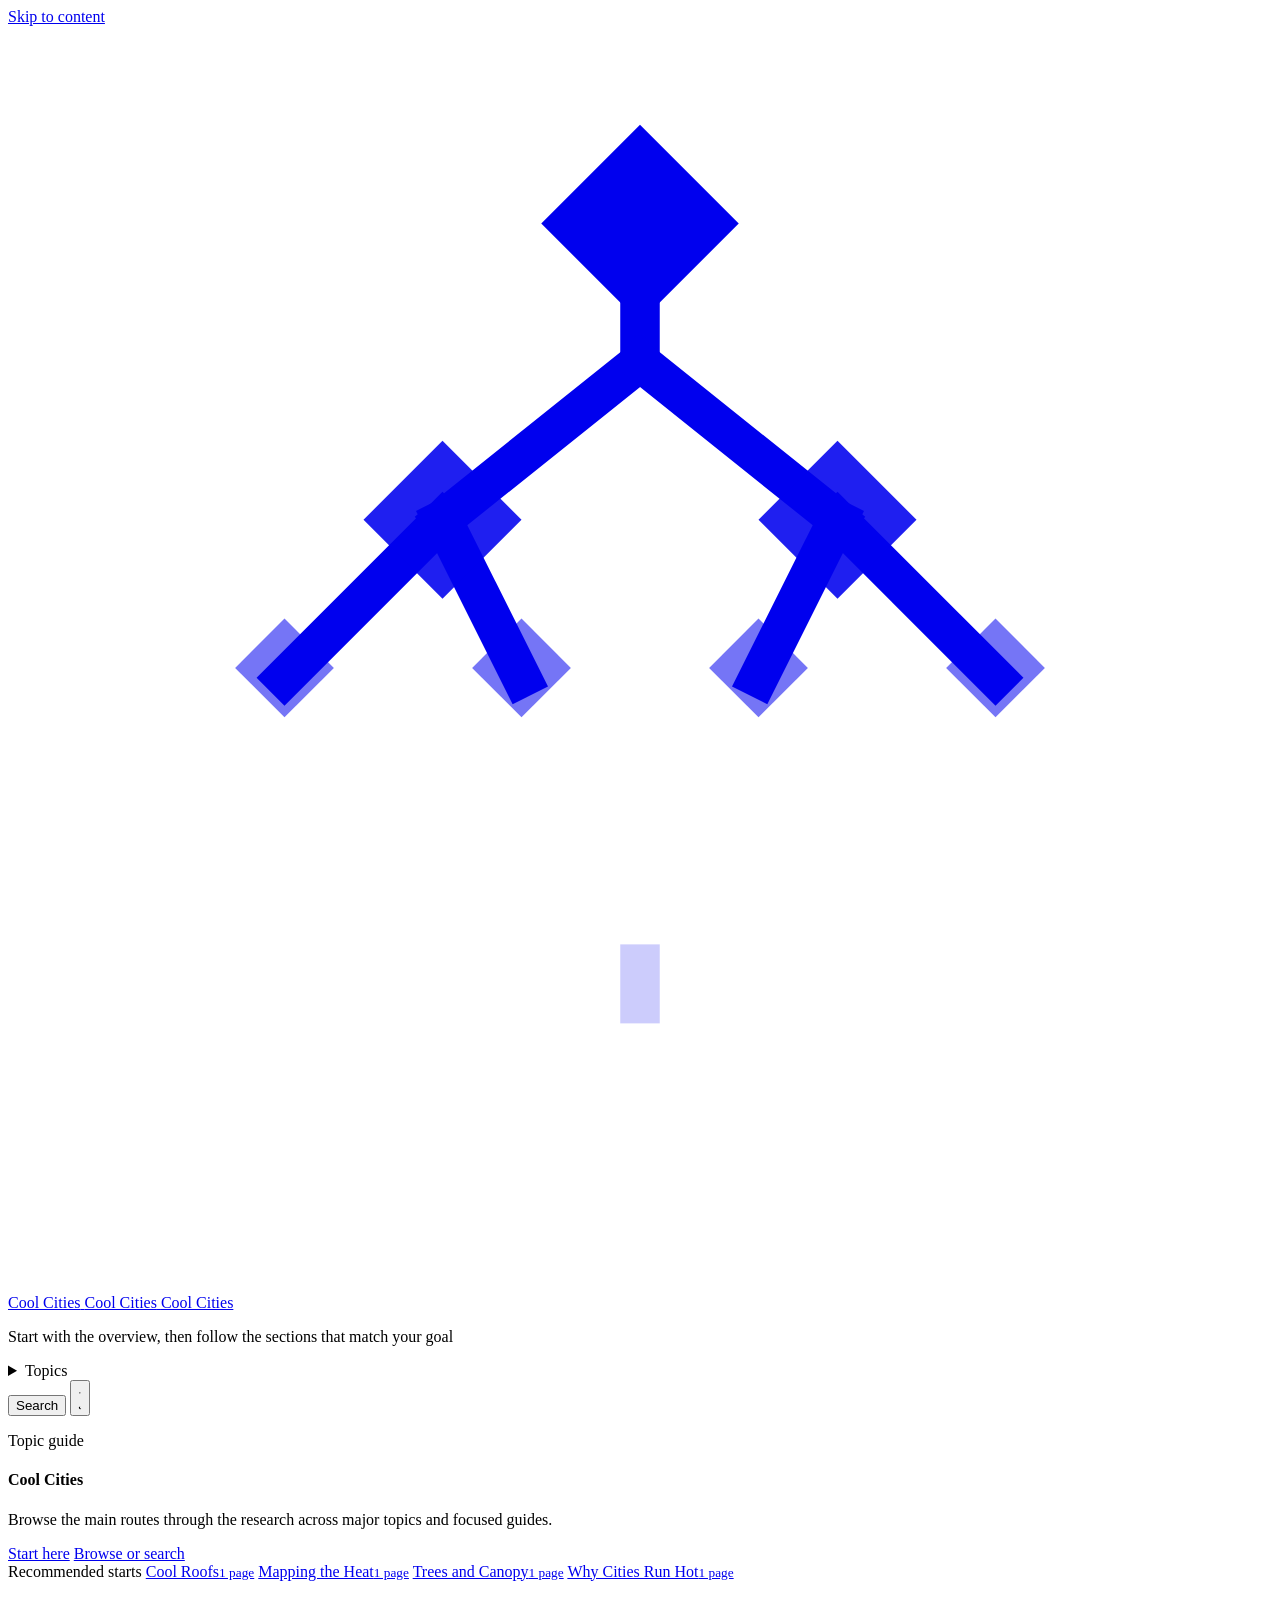
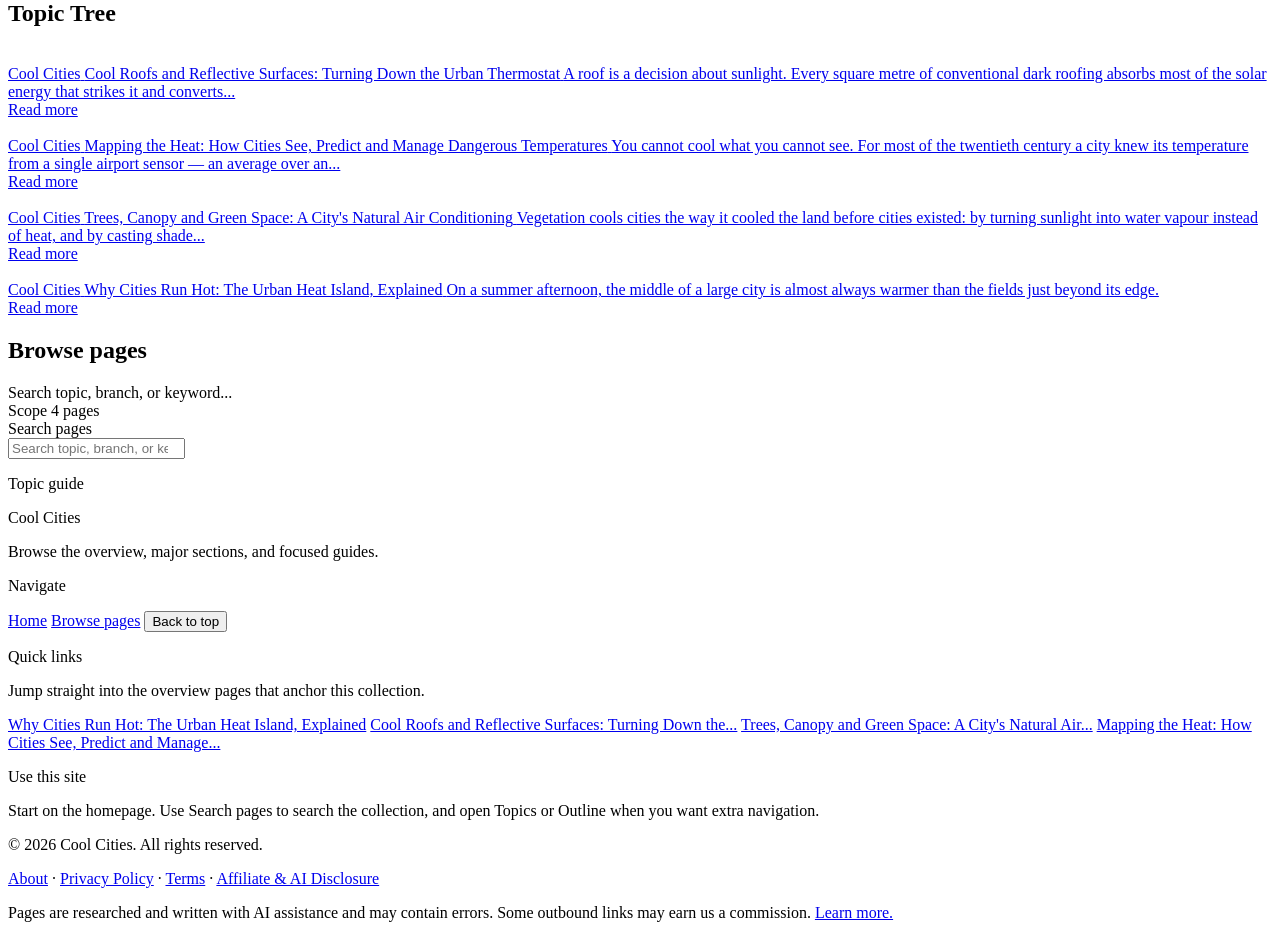
==== commit 00328d0e: "Rebuild with production baseurl /website-20261028_004500-cool-cities" ====
--- a/index.html
+++ b/index.html
@@ -15,17 +15,17 @@
 <meta property="og:locale" content="en" />
 <meta name="description" content="Practical guides organized for fast browsing and comparison." />
 <meta property="og:description" content="Practical guides organized for fast browsing and comparison." />
-<link rel="canonical" href="/" />
-<meta property="og:url" content="/" />
+<link rel="canonical" href="https://isaackoi.github.io/website-20261028_004500-cool-cities/" />
+<meta property="og:url" content="https://isaackoi.github.io/website-20261028_004500-cool-cities/" />
 <meta property="og:site_name" content="Cool Cities" />
-<meta property="og:image" content="/assets/images/Cool_roofs_reflect_2b8e51-photo1-social-f9b2339472.jpg" />
+<meta property="og:image" content="https://isaackoi.github.io/website-20261028_004500-cool-cities/assets/images/Cool_roofs_reflect_2b8e51-photo1-social-f9b2339472.jpg" />
 <meta property="og:type" content="website" />
 <meta name="twitter:card" content="summary_large_image" />
-<meta property="twitter:image" content="/assets/images/Cool_roofs_reflect_2b8e51-photo1-social-f9b2339472.jpg" />
+<meta property="twitter:image" content="https://isaackoi.github.io/website-20261028_004500-cool-cities/assets/images/Cool_roofs_reflect_2b8e51-photo1-social-f9b2339472.jpg" />
 <meta property="twitter:title" content="Cool Cities" />
 <meta name="google-site-verification" content="" />
 <script type="application/ld+json">
-{"@context":"https://schema.org","@type":"WebSite","dateModified":"2026-10-28T01:07:33+00:00","description":"Practical guides organized for fast browsing and comparison.","headline":"Cool Cities","image":"/assets/images/Cool_roofs_reflect_2b8e51-photo1-social-f9b2339472.jpg","name":"Cool Cities","url":"/"}</script>
+{"@context":"https://schema.org","@type":"WebSite","dateModified":"2026-10-28T01:41:09+00:00","description":"Practical guides organized for fast browsing and comparison.","headline":"Cool Cities","image":"https://isaackoi.github.io/website-20261028_004500-cool-cities/assets/images/Cool_roofs_reflect_2b8e51-photo1-social-f9b2339472.jpg","name":"Cool Cities","url":"https://isaackoi.github.io/website-20261028_004500-cool-cities/"}</script>
 <!-- End Jekyll SEO tag -->
 
   
@@ -79,28 +79,28 @@
     })();
   </script>
 
-  <link rel="icon" type="image/svg+xml" href="/favicon.svg">
-  <link rel="alternate icon" href="/favicon.svg">
-  
-  <link rel="alternate" type="application/atom+xml" title="Cool Cities" href="/feed.xml">
+  <link rel="icon" type="image/svg+xml" href="/website-20261028_004500-cool-cities/favicon.svg">
+  <link rel="alternate icon" href="/website-20261028_004500-cool-cities/favicon.svg">
+  
+  <link rel="alternate" type="application/atom+xml" title="Cool Cities" href="https://isaackoi.github.io/website-20261028_004500-cool-cities/feed.xml">
   
   <link rel="preconnect" href="https://fonts.googleapis.com">
   <link rel="preconnect" href="https://fonts.gstatic.com" crossorigin>
   <link href="https://fonts.googleapis.com/css2?family=Space+Grotesk:wght@400;500;700&family=Source+Serif+4:opsz,wght@8..60,400;8..60,600&display=swap" rel="stylesheet">
-  <script src="/assets/js/theme-toggle.js?v=build-1793149653"></script>
-  <script src="/assets/js/page-enhancements.js?v=build-1793149653" defer></script>
-  
-  <script src="/assets/js/page-home.js?v=build-1793149653" defer></script>
-  
-  
-  <script src="/assets/js/page-hierarchy.js?v=build-1793149653" defer></script>
-  
-  
-  
-  <link rel="stylesheet" href="/assets/css/main.css?v=build-1793149653">
-  
-
-  <script src="/assets/js/consent-embed.js" defer></script>
+  <script src="/website-20261028_004500-cool-cities/assets/js/theme-toggle.js?v=build-1793151668"></script>
+  <script src="/website-20261028_004500-cool-cities/assets/js/page-enhancements.js?v=build-1793151668" defer></script>
+  
+  <script src="/website-20261028_004500-cool-cities/assets/js/page-home.js?v=build-1793151668" defer></script>
+  
+  
+  <script src="/website-20261028_004500-cool-cities/assets/js/page-hierarchy.js?v=build-1793151668" defer></script>
+  
+  
+  
+  <link rel="stylesheet" href="/website-20261028_004500-cool-cities/assets/css/main.css?v=build-1793151668">
+  
+
+  <script src="/website-20261028_004500-cool-cities/assets/js/consent-embed.js" defer></script>
   <script>
     window.dataLayer = window.dataLayer || [];
     function gtag() {dataLayer.push(arguments);}
@@ -147,7 +147,7 @@
   
   
   
-  <body id="top" class="profile-editorial layout-magazine motif-horizon page-home" data-site-baseurl="" data-ui-bundle-version="build-1793149653" data-ui-contents="Contents" data-ui-website-contents="All pages" data-ui-search="Search" data-ui-search-panel-title="Search" data-ui-open-search="Open search" data-ui-close-search="Close search" data-ui-search-all-pages="Search all pages" data-ui-search-this-page="Search this page" data-ui-search-site-placeholder="Search title, summary, or page text..." data-ui-search-empty-hint="Type to search every page on this site." data-ui-search-this-page-empty-hint="Type to search this page." data-ui-no-search-results="No pages match this search." data-ui-no-search-this-page-results="No sections on this page match this search." data-ui-search-results-count-template="{count} results" data-ui-search-kind-page-title="Page title" data-ui-search-kind-page-summary="Summary of page" data-ui-search-kind-page-location="Page location" data-ui-search-kind-section-title="Section title" data-ui-search-kind-relevant-snippet="Relevant snippet" data-ui-open-contents="Open contents" data-ui-close-contents="Close contents" data-ui-overview="Overview" data-ui-cluster-focus-path="Cluster focus path" data-ui-active-branch="Active branch" data-ui-preview-branch="Preview branch" data-ui-hover-preview="Hover preview" data-ui-selected-branch="Selected branch" data-ui-pinned-branch="Pinned branch" data-ui-previewing-focus-selected-template="Previewing {focus} while {selected} stays selected." data-ui-vertical-selected-branch-hint="Tap another branch to switch the selection, or open a page from this branch." data-ui-horizontal-pinned-branch-hint="Click another branch to pin it, or hover to preview without leaving this branch." data-ui-vertical-branch-card-hint="Tap a branch card to open its subtopics here." data-ui-horizontal-branch-card-hint="Hover to preview a branch, then click to pin it in place." data-ui-pin-branch="Pin Branch" data-ui-back-to-pinned="Back to Pinned" data-ui-back-to-overview="Back to Overview" data-ui-share-opened="Share dialog opened" data-ui-share-unavailable="Sharing unavailable; link copied" data-ui-social-image-downloaded="Image download started" data-ui-link-copied="Link copied" data-ui-citation-copied="Citation copied" data-ui-copy-failed="Copy failed" data-ui-topic-tree-navigation="Topic tree navigation" data-ui-open-report="Read more" data-ui-expand-section="Expand section" data-ui-collapse-section="Collapse section">
+  <body id="top" class="profile-editorial layout-magazine motif-horizon page-home" data-site-baseurl="/website-20261028_004500-cool-cities" data-ui-bundle-version="build-1793151668" data-ui-contents="Contents" data-ui-website-contents="All pages" data-ui-search="Search" data-ui-search-panel-title="Search" data-ui-open-search="Open search" data-ui-close-search="Close search" data-ui-search-all-pages="Search all pages" data-ui-search-this-page="Search this page" data-ui-search-site-placeholder="Search title, summary, or page text..." data-ui-search-empty-hint="Type to search every page on this site." data-ui-search-this-page-empty-hint="Type to search this page." data-ui-no-search-results="No pages match this search." data-ui-no-search-this-page-results="No sections on this page match this search." data-ui-search-results-count-template="{count} results" data-ui-search-kind-page-title="Page title" data-ui-search-kind-page-summary="Summary of page" data-ui-search-kind-page-location="Page location" data-ui-search-kind-section-title="Section title" data-ui-search-kind-relevant-snippet="Relevant snippet" data-ui-open-contents="Open contents" data-ui-close-contents="Close contents" data-ui-overview="Overview" data-ui-cluster-focus-path="Cluster focus path" data-ui-active-branch="Active branch" data-ui-preview-branch="Preview branch" data-ui-hover-preview="Hover preview" data-ui-selected-branch="Selected branch" data-ui-pinned-branch="Pinned branch" data-ui-previewing-focus-selected-template="Previewing {focus} while {selected} stays selected." data-ui-vertical-selected-branch-hint="Tap another branch to switch the selection, or open a page from this branch." data-ui-horizontal-pinned-branch-hint="Click another branch to pin it, or hover to preview without leaving this branch." data-ui-vertical-branch-card-hint="Tap a branch card to open its subtopics here." data-ui-horizontal-branch-card-hint="Hover to preview a branch, then click to pin it in place." data-ui-pin-branch="Pin Branch" data-ui-back-to-pinned="Back to Pinned" data-ui-back-to-overview="Back to Overview" data-ui-share-opened="Share dialog opened" data-ui-share-unavailable="Sharing unavailable; link copied" data-ui-social-image-downloaded="Image download started" data-ui-link-copied="Link copied" data-ui-citation-copied="Citation copied" data-ui-copy-failed="Copy failed" data-ui-topic-tree-navigation="Topic tree navigation" data-ui-open-report="Read more" data-ui-expand-section="Expand section" data-ui-collapse-section="Collapse section">
     <a class="skip-link" href="#main-content">Skip to content</a>
     <header class="site-header">
   
@@ -159,7 +159,7 @@
   
   <div class="container header-inner">
     <div class="brand-block">
-      <a class="site-title" href="/">
+      <a class="site-title" href="/website-20261028_004500-cool-cities/">
         <span class="brand-lockup">
           <span class="brand-mark" aria-hidden="true">
             <svg viewBox="0 0 128 128" fill="none" xmlns="http://www.w3.org/2000/svg">
@@ -225,7 +225,7 @@
     
     <li class="sidebar-item" data-sidebar-level="1">
       
-      <a class="sidebar-link" href="/why-cities-run-hot/" title="Why Cities Run Hot: The Urban Heat Island, Explained" aria-label="Read more: Why Cities Run Hot: The Urban Heat Island, Explained" data-sidebar-search="cool cities why cities run hot: the urban heat island, explained">Cool Cities</a>
+      <a class="sidebar-link" href="/website-20261028_004500-cool-cities/why-cities-run-hot/" title="Why Cities Run Hot: The Urban Heat Island, Explained" aria-label="Read more: Why Cities Run Hot: The Urban Heat Island, Explained" data-sidebar-search="cool cities why cities run hot: the urban heat island, explained">Cool Cities</a>
       
     </li>
     
@@ -238,7 +238,7 @@
     
     <li class="sidebar-item" data-sidebar-level="1">
       
-      <a class="sidebar-link" href="/cool-roofs-and-reflective-surfaces/" title="Cool Roofs and Reflective Surfaces: Turning Down the Urban Thermostat" aria-label="Read more: Cool Roofs and Reflective Surfaces: Turning Down the Urban Thermostat" data-sidebar-search="cool cities cool roofs and reflective surfaces: turning down the urban thermostat">Cool Cities</a>
+      <a class="sidebar-link" href="/website-20261028_004500-cool-cities/cool-roofs-and-reflective-surfaces/" title="Cool Roofs and Reflective Surfaces: Turning Down the Urban Thermostat" aria-label="Read more: Cool Roofs and Reflective Surfaces: Turning Down the Urban Thermostat" data-sidebar-search="cool cities cool roofs and reflective surfaces: turning down the urban thermostat">Cool Cities</a>
       
     </li>
     
@@ -251,7 +251,7 @@
     
     <li class="sidebar-item" data-sidebar-level="1">
       
-      <a class="sidebar-link" href="/trees-and-canopy/" title="Trees, Canopy and Green Space: A City&#39;s Natural Air Conditioning" aria-label="Read more: Trees, Canopy and Green Space: A City&#39;s Natural Air Conditioning" data-sidebar-search="cool cities trees, canopy and green space: a city's natural air conditioning">Cool Cities</a>
+      <a class="sidebar-link" href="/website-20261028_004500-cool-cities/trees-and-canopy/" title="Trees, Canopy and Green Space: A City&#39;s Natural Air Conditioning" aria-label="Read more: Trees, Canopy and Green Space: A City&#39;s Natural Air Conditioning" data-sidebar-search="cool cities trees, canopy and green space: a city's natural air conditioning">Cool Cities</a>
       
     </li>
     
@@ -264,7 +264,7 @@
     
     <li class="sidebar-item" data-sidebar-level="1">
       
-      <a class="sidebar-link" href="/mapping-the-heat/" title="Mapping the Heat: How Cities See, Predict and Manage Dangerous Temperatures" aria-label="Read more: Mapping the Heat: How Cities See, Predict and Manage Dangerous Temperatures" data-sidebar-search="cool cities mapping the heat: how cities see, predict and manage dangerous temperatures">Cool Cities</a>
+      <a class="sidebar-link" href="/website-20261028_004500-cool-cities/mapping-the-heat/" title="Mapping the Heat: How Cities See, Predict and Manage Dangerous Temperatures" aria-label="Read more: Mapping the Heat: How Cities See, Predict and Manage Dangerous Temperatures" data-sidebar-search="cool cities mapping the heat: how cities see, predict and manage dangerous temperatures">Cool Cities</a>
       
     </li>
     
@@ -279,7 +279,7 @@
               <button class="sidebar-tree-btn" type="button" data-sidebar-expand-all>Expand all</button>
               <button class="sidebar-tree-btn" type="button" data-sidebar-collapse-all>Collapse all</button>
             </div>
-            <a class="topics-menu-link topics-menu-link-browse" href="/#browse-reports">Browse pages</a>
+            <a class="topics-menu-link topics-menu-link-browse" href="/website-20261028_004500-cool-cities/#browse-reports">Browse pages</a>
           </div>
         </div>
       </details>
@@ -356,16 +356,16 @@
     <h1 class="home-structure-intro-title">Cool Cities</h1>
     <p class="home-structure-intro-summary">Browse the main routes through the research across major topics and focused guides.</p>
     <div class="home-structure-actions" aria-label="Homepage starting points">
-      <a class="home-structure-action home-structure-action-primary" href="/cool-roofs-and-reflective-surfaces/">Start here</a>
+      <a class="home-structure-action home-structure-action-primary" href="/website-20261028_004500-cool-cities/cool-roofs-and-reflective-surfaces/">Start here</a>
       <a class="home-structure-action home-structure-action-secondary" href="#browse-reports">Browse or search</a>
     </div>
   </div>
   <nav class="home-structure-start-links" aria-label="Recommended starts">
     <span class="home-structure-start-label">Recommended starts</span>
-    <a class="home-structure-start-link" href="/cool-roofs-and-reflective-surfaces/"><span>Cool Roofs</span><small>1 page</small></a>
-    <a class="home-structure-start-link" href="/mapping-the-heat/"><span>Mapping the Heat</span><small>1 page</small></a>
-    <a class="home-structure-start-link" href="/trees-and-canopy/"><span>Trees and Canopy</span><small>1 page</small></a>
-    <a class="home-structure-start-link" href="/why-cities-run-hot/"><span>Why Cities Run Hot</span><small>1 page</small></a>
+    <a class="home-structure-start-link" href="/website-20261028_004500-cool-cities/cool-roofs-and-reflective-surfaces/"><span>Cool Roofs</span><small>1 page</small></a>
+    <a class="home-structure-start-link" href="/website-20261028_004500-cool-cities/mapping-the-heat/"><span>Mapping the Heat</span><small>1 page</small></a>
+    <a class="home-structure-start-link" href="/website-20261028_004500-cool-cities/trees-and-canopy/"><span>Trees and Canopy</span><small>1 page</small></a>
+    <a class="home-structure-start-link" href="/website-20261028_004500-cool-cities/why-cities-run-hot/"><span>Why Cities Run Hot</span><small>1 page</small></a>
   </nav>
 </section>
 
@@ -380,9 +380,9 @@
   <div class="home-vertical-node-row">
     <span class="home-vertical-toggle-spacer" aria-hidden="true"></span>
     <div class="home-vertical-card home-vertical-bubble ct-node ct-node-xl" data-depth="2" data-level="1" data-node-id="node-cool-roofs-reflect-2b8e51" data-node-kind="branch" data-semantic-level="l1">
-      <a class="ct-node-link home-vertical-primary-link" href="/cool-roofs-and-reflective-surfaces/" title="Cool Roofs and Reflective Surfaces: Turning Down the Urban Thermostat" aria-label="Open page: Cool Roofs and Reflective Surfaces: Turning Down the Urban Thermostat">
+      <a class="ct-node-link home-vertical-primary-link" href="/website-20261028_004500-cool-cities/cool-roofs-and-reflective-surfaces/" title="Cool Roofs and Reflective Surfaces: Turning Down the Urban Thermostat" aria-label="Open page: Cool Roofs and Reflective Surfaces: Turning Down the Urban Thermostat">
         <div class="ct-node-thumb">
-          <img src="/assets/images/Cool_roofs_reflect_2b8e51-photo1.webp" alt="" loading="lazy" decoding="async" fetchpriority="low" />
+          <img src="/website-20261028_004500-cool-cities/assets/images/Cool_roofs_reflect_2b8e51-photo1.webp" alt="" loading="lazy" decoding="async" fetchpriority="low" />
         </div>
         <span class="ct-node-content">
           <span class="ct-node-label">Cool Cities</span>
@@ -391,7 +391,7 @@
         </span>
       </a>
       <div class="home-vertical-card-actions">
-        <a class="topic-card-link home-vertical-read-more" href="/cool-roofs-and-reflective-surfaces/" title="Cool Roofs and Reflective Surfaces: Turning Down the Urban Thermostat" aria-label="Read more about Cool Roofs and Reflective Surfaces: Turning Down the Urban Thermostat">Read more</a>
+        <a class="topic-card-link home-vertical-read-more" href="/website-20261028_004500-cool-cities/cool-roofs-and-reflective-surfaces/" title="Cool Roofs and Reflective Surfaces: Turning Down the Urban Thermostat" aria-label="Read more about Cool Roofs and Reflective Surfaces: Turning Down the Urban Thermostat">Read more</a>
       </div>
     </div>
   </div>
@@ -400,9 +400,9 @@
   <div class="home-vertical-node-row">
     <span class="home-vertical-toggle-spacer" aria-hidden="true"></span>
     <div class="home-vertical-card home-vertical-bubble ct-node ct-node-xl" data-depth="2" data-level="1" data-node-id="node-mapping-city-hea-4c2e77" data-node-kind="branch" data-semantic-level="l1">
-      <a class="ct-node-link home-vertical-primary-link" href="/mapping-the-heat/" title="Mapping the Heat: How Cities See, Predict and Manage Dangerous Temperatures" aria-label="Open page: Mapping the Heat: How Cities See, Predict and Manage Dangerous Temperatures">
+      <a class="ct-node-link home-vertical-primary-link" href="/website-20261028_004500-cool-cities/mapping-the-heat/" title="Mapping the Heat: How Cities See, Predict and Manage Dangerous Temperatures" aria-label="Open page: Mapping the Heat: How Cities See, Predict and Manage Dangerous Temperatures">
         <div class="ct-node-thumb">
-          <img src="/assets/images/Mapping_city_hea_4c2e77-photo1.webp" alt="" loading="lazy" decoding="async" fetchpriority="low" />
+          <img src="/website-20261028_004500-cool-cities/assets/images/Mapping_city_hea_4c2e77-photo1.webp" alt="" loading="lazy" decoding="async" fetchpriority="low" />
         </div>
         <span class="ct-node-content">
           <span class="ct-node-label">Cool Cities</span>
@@ -411,7 +411,7 @@
         </span>
       </a>
       <div class="home-vertical-card-actions">
-        <a class="topic-card-link home-vertical-read-more" href="/mapping-the-heat/" title="Mapping the Heat: How Cities See, Predict and Manage Dangerous Temperatures" aria-label="Read more about Mapping the Heat: How Cities See, Predict and Manage Dangerous Temperatures">Read more</a>
+        <a class="topic-card-link home-vertical-read-more" href="/website-20261028_004500-cool-cities/mapping-the-heat/" title="Mapping the Heat: How Cities See, Predict and Manage Dangerous Temperatures" aria-label="Read more about Mapping the Heat: How Cities See, Predict and Manage Dangerous Temperatures">Read more</a>
       </div>
     </div>
   </div>
@@ -420,9 +420,9 @@
   <div class="home-vertical-node-row">
     <span class="home-vertical-toggle-spacer" aria-hidden="true"></span>
     <div class="home-vertical-card home-vertical-bubble ct-node ct-node-xl" data-depth="2" data-level="1" data-node-id="node-trees-canopy-shad-3d9f62" data-node-kind="branch" data-semantic-level="l1">
-      <a class="ct-node-link home-vertical-primary-link" href="/trees-and-canopy/" title="Trees, Canopy and Green Space: A City&#x27;s Natural Air Conditioning" aria-label="Open page: Trees, Canopy and Green Space: A City&#x27;s Natural Air Conditioning">
+      <a class="ct-node-link home-vertical-primary-link" href="/website-20261028_004500-cool-cities/trees-and-canopy/" title="Trees, Canopy and Green Space: A City&#x27;s Natural Air Conditioning" aria-label="Open page: Trees, Canopy and Green Space: A City&#x27;s Natural Air Conditioning">
         <div class="ct-node-thumb">
-          <img src="/assets/images/Trees_canopy_shad_3d9f62-photo1.webp" alt="" loading="lazy" decoding="async" fetchpriority="low" />
+          <img src="/website-20261028_004500-cool-cities/assets/images/Trees_canopy_shad_3d9f62-photo1.webp" alt="" loading="lazy" decoding="async" fetchpriority="low" />
         </div>
         <span class="ct-node-content">
           <span class="ct-node-label">Cool Cities</span>
@@ -431,7 +431,7 @@
         </span>
       </a>
       <div class="home-vertical-card-actions">
-        <a class="topic-card-link home-vertical-read-more" href="/trees-and-canopy/" title="Trees, Canopy and Green Space: A City&#x27;s Natural Air Conditioning" aria-label="Read more about Trees, Canopy and Green Space: A City&#x27;s Natural Air Conditioning">Read more</a>
+        <a class="topic-card-link home-vertical-read-more" href="/website-20261028_004500-cool-cities/trees-and-canopy/" title="Trees, Canopy and Green Space: A City&#x27;s Natural Air Conditioning" aria-label="Read more about Trees, Canopy and Green Space: A City&#x27;s Natural Air Conditioning">Read more</a>
       </div>
     </div>
   </div>
@@ -440,9 +440,9 @@
   <div class="home-vertical-node-row">
     <span class="home-vertical-toggle-spacer" aria-hidden="true"></span>
     <div class="home-vertical-card home-vertical-bubble ct-node ct-node-xl" data-depth="2" data-level="1" data-node-id="node-urban-heat-islands-1f6a3c" data-node-kind="branch" data-semantic-level="l1">
-      <a class="ct-node-link home-vertical-primary-link" href="/why-cities-run-hot/" title="Why Cities Run Hot: The Urban Heat Island, Explained" aria-label="Open page: Why Cities Run Hot: The Urban Heat Island, Explained">
+      <a class="ct-node-link home-vertical-primary-link" href="/website-20261028_004500-cool-cities/why-cities-run-hot/" title="Why Cities Run Hot: The Urban Heat Island, Explained" aria-label="Open page: Why Cities Run Hot: The Urban Heat Island, Explained">
         <div class="ct-node-thumb">
-          <img src="/assets/images/Urban_heat_islands_1f6a3c-photo1.webp" alt="" loading="lazy" decoding="async" fetchpriority="low" />
+          <img src="/website-20261028_004500-cool-cities/assets/images/Urban_heat_islands_1f6a3c-photo1.webp" alt="" loading="lazy" decoding="async" fetchpriority="low" />
         </div>
         <span class="ct-node-content">
           <span class="ct-node-label">Cool Cities</span>
@@ -451,13 +451,13 @@
         </span>
       </a>
       <div class="home-vertical-card-actions">
-        <a class="topic-card-link home-vertical-read-more" href="/why-cities-run-hot/" title="Why Cities Run Hot: The Urban Heat Island, Explained" aria-label="Read more about Why Cities Run Hot: The Urban Heat Island, Explained">Read more</a>
+        <a class="topic-card-link home-vertical-read-more" href="/website-20261028_004500-cool-cities/why-cities-run-hot/" title="Why Cities Run Hot: The Urban Heat Island, Explained" aria-label="Read more about Why Cities Run Hot: The Urban Heat Island, Explained">Read more</a>
       </div>
     </div>
   </div>
 </div>
       </div>
-      <script type="application/json" data-home-vertical-data="">{"mode": "tree-diagram", "nodes": [{"id": "node-home-root", "kind": "root", "depth": 0, "level": 0, "basename": "", "label": "Research Map", "display_label": "Research Map", "full_label": "Research Map", "url": "/", "parent_id": "", "count": 4, "semantic_level": "root", "child_total": 4}, {"id": "node-cool-roofs-reflect-2b8e51", "kind": "branch", "depth": 1, "level": 1, "basename": "Cool_roofs_reflect_2b8e51", "label": "Cool Cities", "display_label": "Cool Cities", "full_label": "Cool Roofs and Reflective Surfaces: Turning Down the Urban Thermostat", "catchy_title": "Cool Roofs and Reflective Surfaces: Turning Down the Urban Thermostat", "url": "/cool-roofs-and-reflective-surfaces/", "parent_id": "node-home-root", "count": 1, "semantic_level": "l1", "child_total": 0, "level_label": "Topic", "summary": "A roof is a decision about sunlight. Every square metre of conventional dark roofing absorbs most of the solar energy that strikes it and converts...", "image": "/assets/images/Cool_roofs_reflect_2b8e51-photo1.webp"}, {"id": "node-mapping-city-hea-4c2e77", "kind": "branch", "depth": 1, "level": 1, "basename": "Mapping_city_hea_4c2e77", "label": "Cool Cities", "display_label": "Cool Cities", "full_label": "Mapping the Heat: How Cities See, Predict and Manage Dangerous Temperatures", "catchy_title": "Mapping the Heat: How Cities See, Predict and Manage Dangerous Temperatures", "url": "/mapping-the-heat/", "parent_id": "node-home-root", "count": 1, "semantic_level": "l1", "child_total": 0, "level_label": "Topic", "summary": "You cannot cool what you cannot see. For most of the twentieth century a city knew its temperature from a single airport sensor — an average over an...", "image": "/assets/images/Mapping_city_hea_4c2e77-photo1.webp"}, {"id": "node-trees-canopy-shad-3d9f62", "kind": "branch", "depth": 1, "level": 1, "basename": "Trees_canopy_shad_3d9f62", "label": "Cool Cities", "display_label": "Cool Cities", "full_label": "Trees, Canopy and Green Space: A City's Natural Air Conditioning", "catchy_title": "Trees, Canopy and Green Space: A City's Natural Air Conditioning", "url": "/trees-and-canopy/", "parent_id": "node-home-root", "count": 1, "semantic_level": "l1", "child_total": 0, "level_label": "Topic", "summary": "Vegetation cools cities the way it cooled the land before cities existed: by turning sunlight into water vapour instead of heat, and by casting shade...", "image": "/assets/images/Trees_canopy_shad_3d9f62-photo1.webp"}, {"id": "node-urban-heat-islands-1f6a3c", "kind": "branch", "depth": 1, "level": 1, "basename": "Urban_heat_islands_1f6a3c", "label": "Cool Cities", "display_label": "Cool Cities", "full_label": "Why Cities Run Hot: The Urban Heat Island, Explained", "catchy_title": "Why Cities Run Hot: The Urban Heat Island, Explained", "url": "/why-cities-run-hot/", "parent_id": "node-home-root", "count": 1, "semantic_level": "l1", "child_total": 0, "level_label": "Topic", "summary": "On a summer afternoon, the middle of a large city is almost always warmer than the fields just beyond its edge.", "image": "/assets/images/Urban_heat_islands_1f6a3c-photo1.webp"}]}</script>
+      <script type="application/json" data-home-vertical-data="">{"mode": "tree-diagram", "nodes": [{"id": "node-home-root", "kind": "root", "depth": 0, "level": 0, "basename": "", "label": "Research Map", "display_label": "Research Map", "full_label": "Research Map", "url": "/website-20261028_004500-cool-cities/", "parent_id": "", "count": 4, "semantic_level": "root", "child_total": 4}, {"id": "node-cool-roofs-reflect-2b8e51", "kind": "branch", "depth": 1, "level": 1, "basename": "Cool_roofs_reflect_2b8e51", "label": "Cool Cities", "display_label": "Cool Cities", "full_label": "Cool Roofs and Reflective Surfaces: Turning Down the Urban Thermostat", "catchy_title": "Cool Roofs and Reflective Surfaces: Turning Down the Urban Thermostat", "url": "/website-20261028_004500-cool-cities/cool-roofs-and-reflective-surfaces/", "parent_id": "node-home-root", "count": 1, "semantic_level": "l1", "child_total": 0, "level_label": "Topic", "summary": "A roof is a decision about sunlight. Every square metre of conventional dark roofing absorbs most of the solar energy that strikes it and converts...", "image": "/website-20261028_004500-cool-cities/assets/images/Cool_roofs_reflect_2b8e51-photo1.webp"}, {"id": "node-mapping-city-hea-4c2e77", "kind": "branch", "depth": 1, "level": 1, "basename": "Mapping_city_hea_4c2e77", "label": "Cool Cities", "display_label": "Cool Cities", "full_label": "Mapping the Heat: How Cities See, Predict and Manage Dangerous Temperatures", "catchy_title": "Mapping the Heat: How Cities See, Predict and Manage Dangerous Temperatures", "url": "/website-20261028_004500-cool-cities/mapping-the-heat/", "parent_id": "node-home-root", "count": 1, "semantic_level": "l1", "child_total": 0, "level_label": "Topic", "summary": "You cannot cool what you cannot see. For most of the twentieth century a city knew its temperature from a single airport sensor — an average over an...", "image": "/website-20261028_004500-cool-cities/assets/images/Mapping_city_hea_4c2e77-photo1.webp"}, {"id": "node-trees-canopy-shad-3d9f62", "kind": "branch", "depth": 1, "level": 1, "basename": "Trees_canopy_shad_3d9f62", "label": "Cool Cities", "display_label": "Cool Cities", "full_label": "Trees, Canopy and Green Space: A City's Natural Air Conditioning", "catchy_title": "Trees, Canopy and Green Space: A City's Natural Air Conditioning", "url": "/website-20261028_004500-cool-cities/trees-and-canopy/", "parent_id": "node-home-root", "count": 1, "semantic_level": "l1", "child_total": 0, "level_label": "Topic", "summary": "Vegetation cools cities the way it cooled the land before cities existed: by turning sunlight into water vapour instead of heat, and by casting shade...", "image": "/website-20261028_004500-cool-cities/assets/images/Trees_canopy_shad_3d9f62-photo1.webp"}, {"id": "node-urban-heat-islands-1f6a3c", "kind": "branch", "depth": 1, "level": 1, "basename": "Urban_heat_islands_1f6a3c", "label": "Cool Cities", "display_label": "Cool Cities", "full_label": "Why Cities Run Hot: The Urban Heat Island, Explained", "catchy_title": "Why Cities Run Hot: The Urban Heat Island, Explained", "url": "/website-20261028_004500-cool-cities/why-cities-run-hot/", "parent_id": "node-home-root", "count": 1, "semantic_level": "l1", "child_total": 0, "level_label": "Topic", "summary": "On a summer afternoon, the middle of a large city is almost always warmer than the fields just beyond its edge.", "image": "/website-20261028_004500-cool-cities/assets/images/Urban_heat_islands_1f6a3c-photo1.webp"}]}</script>
     </section>
   </section>
   <div class="home-adaptive-utility home-adaptive-utility--full">
@@ -531,8 +531,8 @@
       <nav class="footer-group" aria-label="Footer navigation">
         <p class="footer-heading">Navigate</p>
         <div class="footer-links">
-          <a class="footer-link" href="/">Home</a>
-          <a class="footer-link" href="/#browse-reports">Browse pages</a>
+          <a class="footer-link" href="/website-20261028_004500-cool-cities/">Home</a>
+          <a class="footer-link" href="/website-20261028_004500-cool-cities/#browse-reports">Browse pages</a>
           <button class="footer-link footer-link-button" type="button" data-footer-back-to-top>Back to top</button>
         </div>
       </nav>
@@ -540,10 +540,10 @@
         <p class="footer-heading">Quick links</p>
         <p class="footer-copy">Jump straight into the overview pages that anchor this collection.</p>
         <div class="footer-links">
-      <a class="footer-link" href="/why-cities-run-hot/">Why Cities Run Hot: The Urban Heat Island, Explained</a>
-      <a class="footer-link" href="/cool-roofs-and-reflective-surfaces/">Cool Roofs and Reflective Surfaces: Turning Down the...</a>
-      <a class="footer-link" href="/trees-and-canopy/">Trees, Canopy and Green Space: A City&#x27;s Natural Air...</a>
-      <a class="footer-link" href="/mapping-the-heat/">Mapping the Heat: How Cities See, Predict and Manage...</a>
+      <a class="footer-link" href="/website-20261028_004500-cool-cities/why-cities-run-hot/">Why Cities Run Hot: The Urban Heat Island, Explained</a>
+      <a class="footer-link" href="/website-20261028_004500-cool-cities/cool-roofs-and-reflective-surfaces/">Cool Roofs and Reflective Surfaces: Turning Down the...</a>
+      <a class="footer-link" href="/website-20261028_004500-cool-cities/trees-and-canopy/">Trees, Canopy and Green Space: A City&#x27;s Natural Air...</a>
+      <a class="footer-link" href="/website-20261028_004500-cool-cities/mapping-the-heat/">Mapping the Heat: How Cities See, Predict and Manage...</a>
         </div>
       </section>
       <section class="footer-group" aria-label="How to use this site">
@@ -555,13 +555,13 @@
       <div class="footer-meta-left">
         <p>&copy; 2026 Cool Cities. All rights reserved.</p>
         <p class="footer-meta-links">
-          <a class="footer-meta-link" href="/about/">About</a> &middot;
-          <a class="footer-meta-link" href="/privacy-policy/">Privacy Policy</a> &middot;
-          <a class="footer-meta-link" href="/terms/">Terms</a> &middot;
-          <a class="footer-meta-link" href="/disclosure/">Affiliate &amp; AI Disclosure</a>
+          <a class="footer-meta-link" href="/website-20261028_004500-cool-cities/about/">About</a> &middot;
+          <a class="footer-meta-link" href="/website-20261028_004500-cool-cities/privacy-policy/">Privacy Policy</a> &middot;
+          <a class="footer-meta-link" href="/website-20261028_004500-cool-cities/terms/">Terms</a> &middot;
+          <a class="footer-meta-link" href="/website-20261028_004500-cool-cities/disclosure/">Affiliate &amp; AI Disclosure</a>
         </p>
       </div>
-      <p>Pages are researched and written with AI assistance and may contain errors. Some outbound links may earn us a commission. <a class="footer-meta-link" href="/disclosure/" aria-label="Learn more about our affiliate disclosure">Learn more.</a></p>
+      <p>Pages are researched and written with AI assistance and may contain errors. Some outbound links may earn us a commission. <a class="footer-meta-link" href="/website-20261028_004500-cool-cities/disclosure/" aria-label="Learn more about our affiliate disclosure">Learn more.</a></p>
     </div>
   </div>
 </footer>
